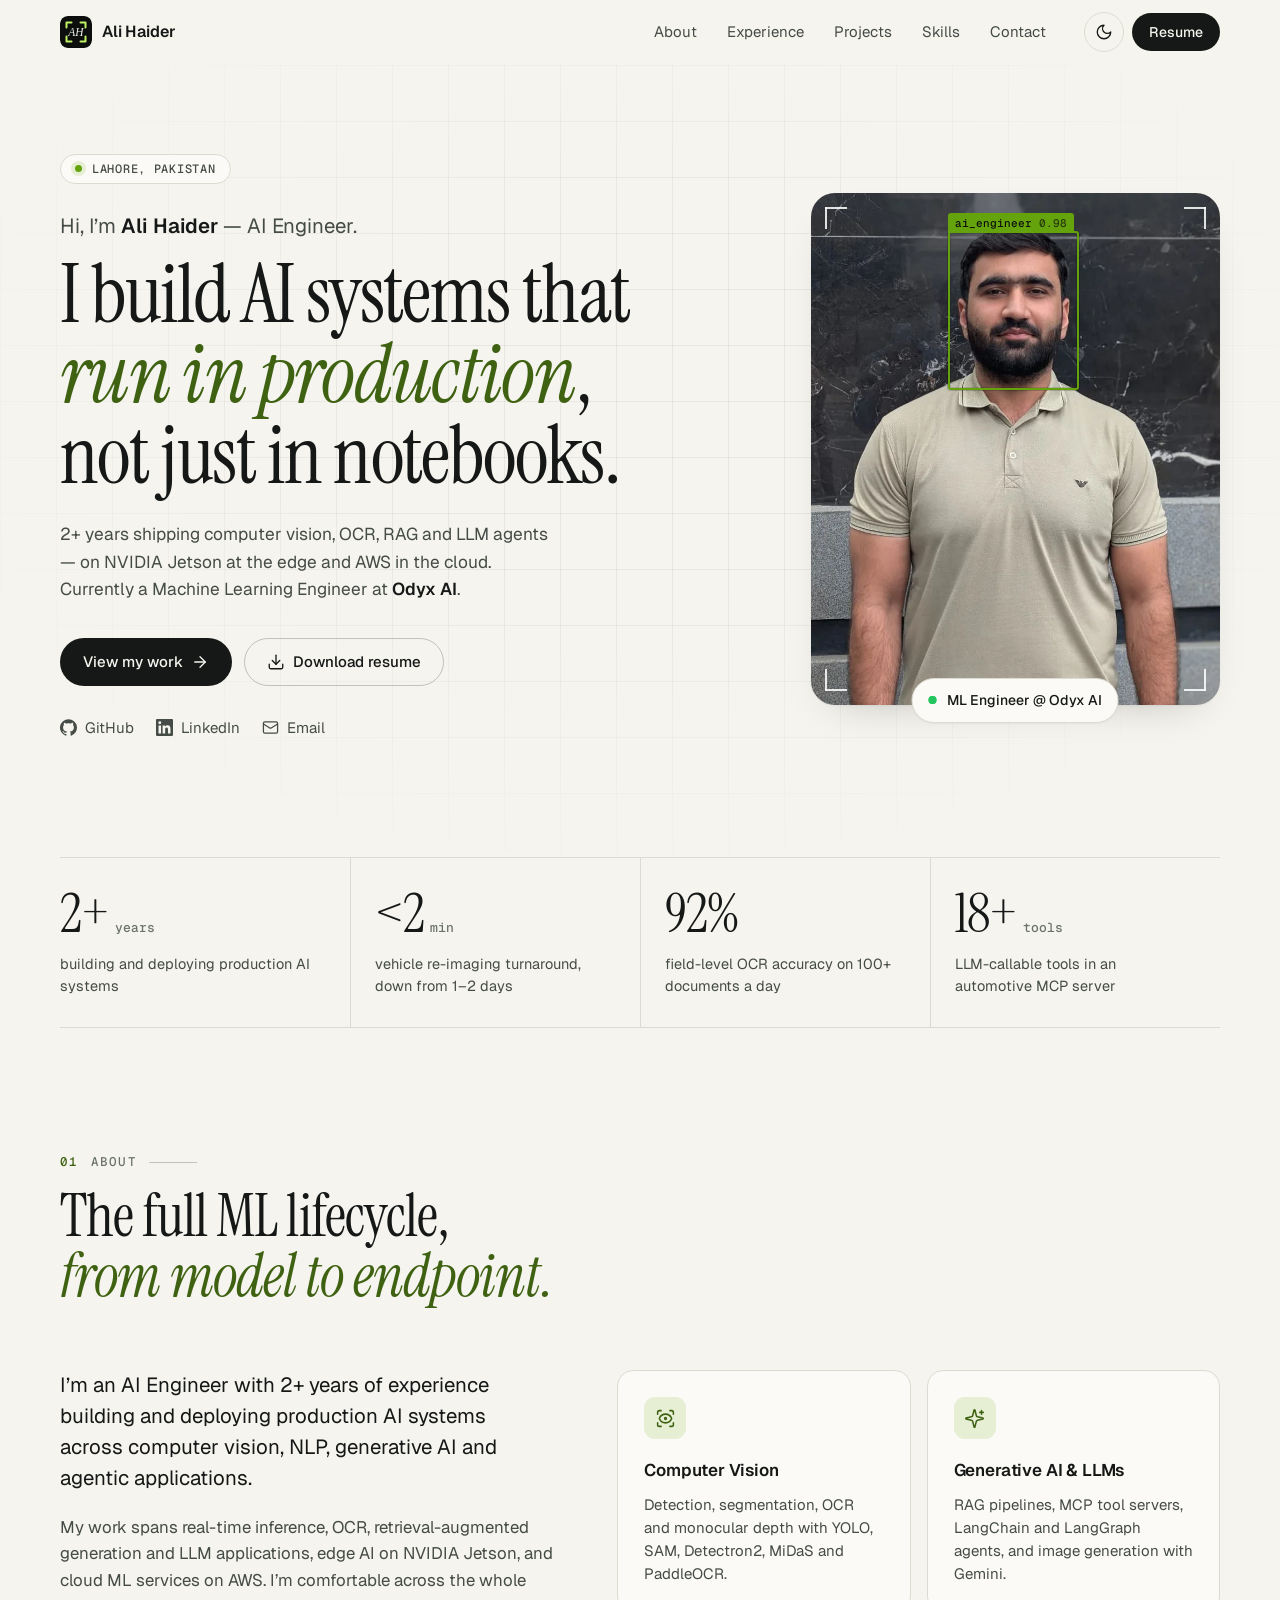
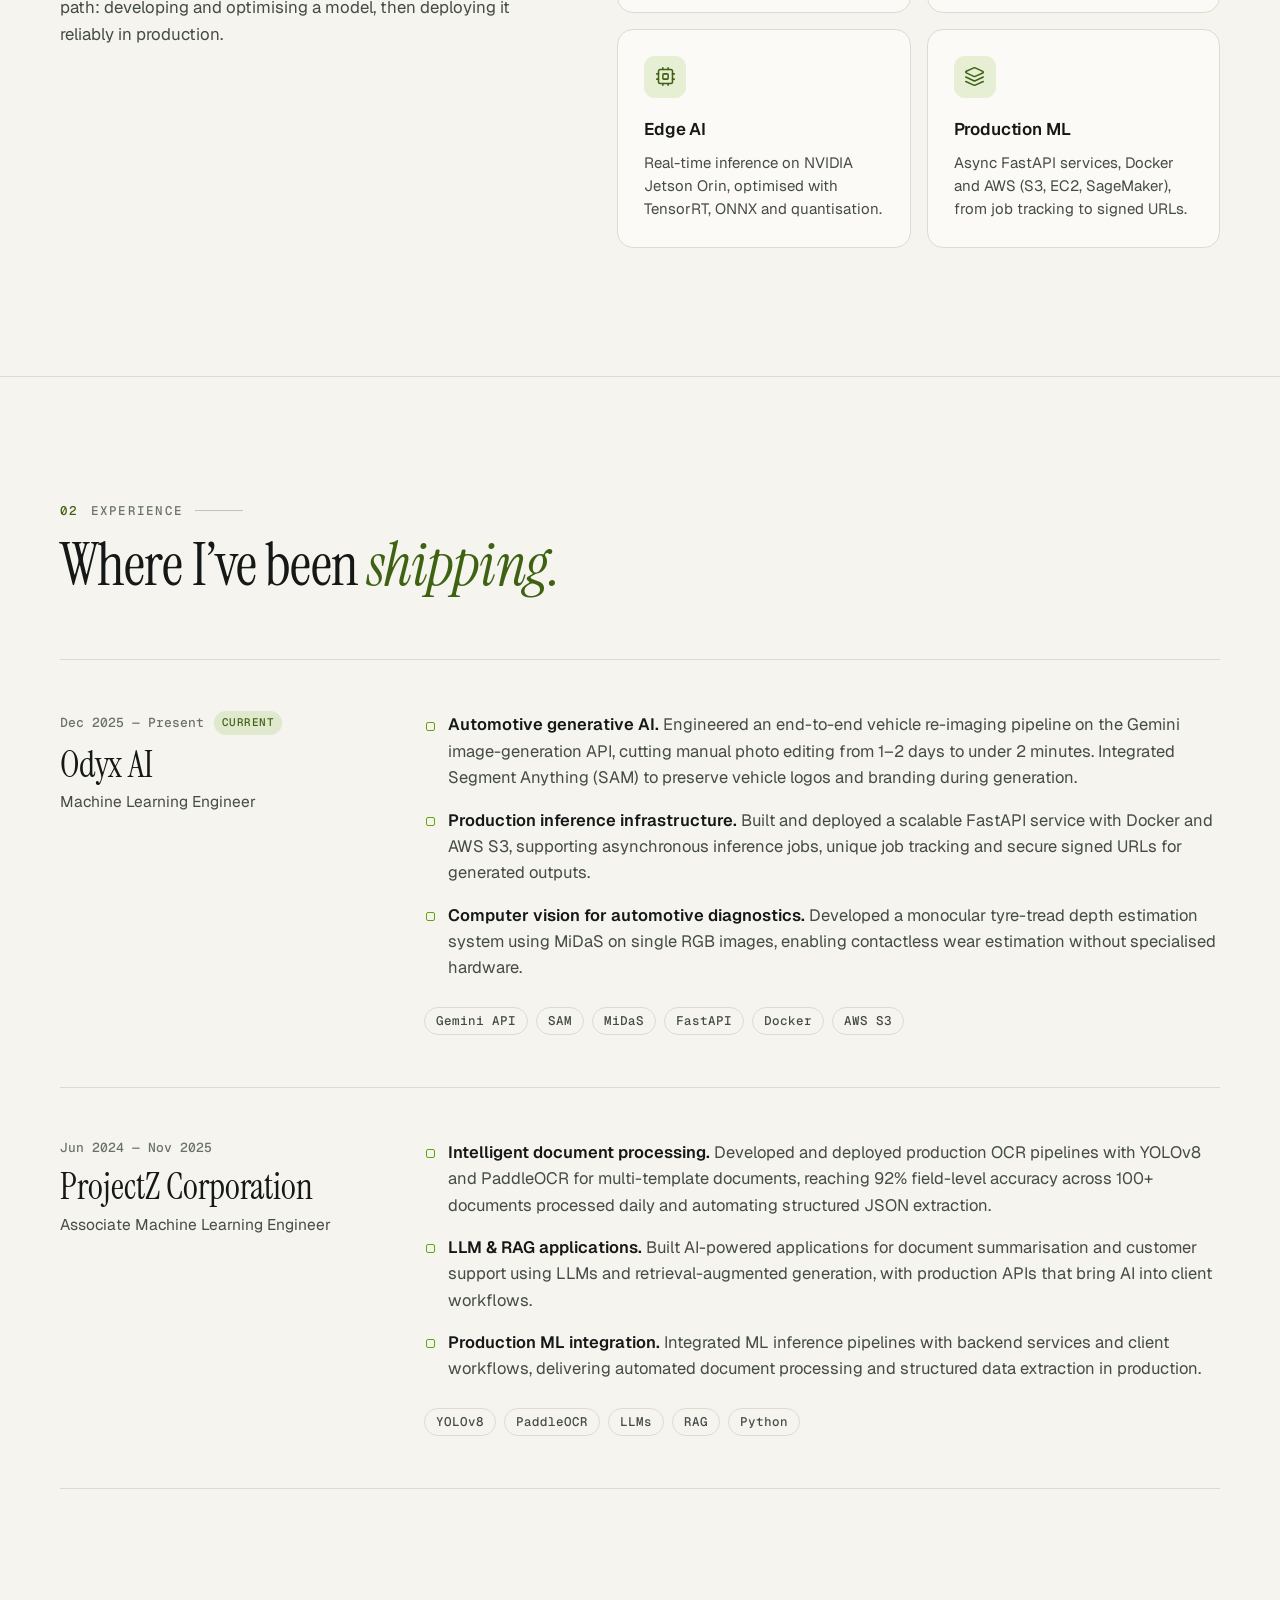
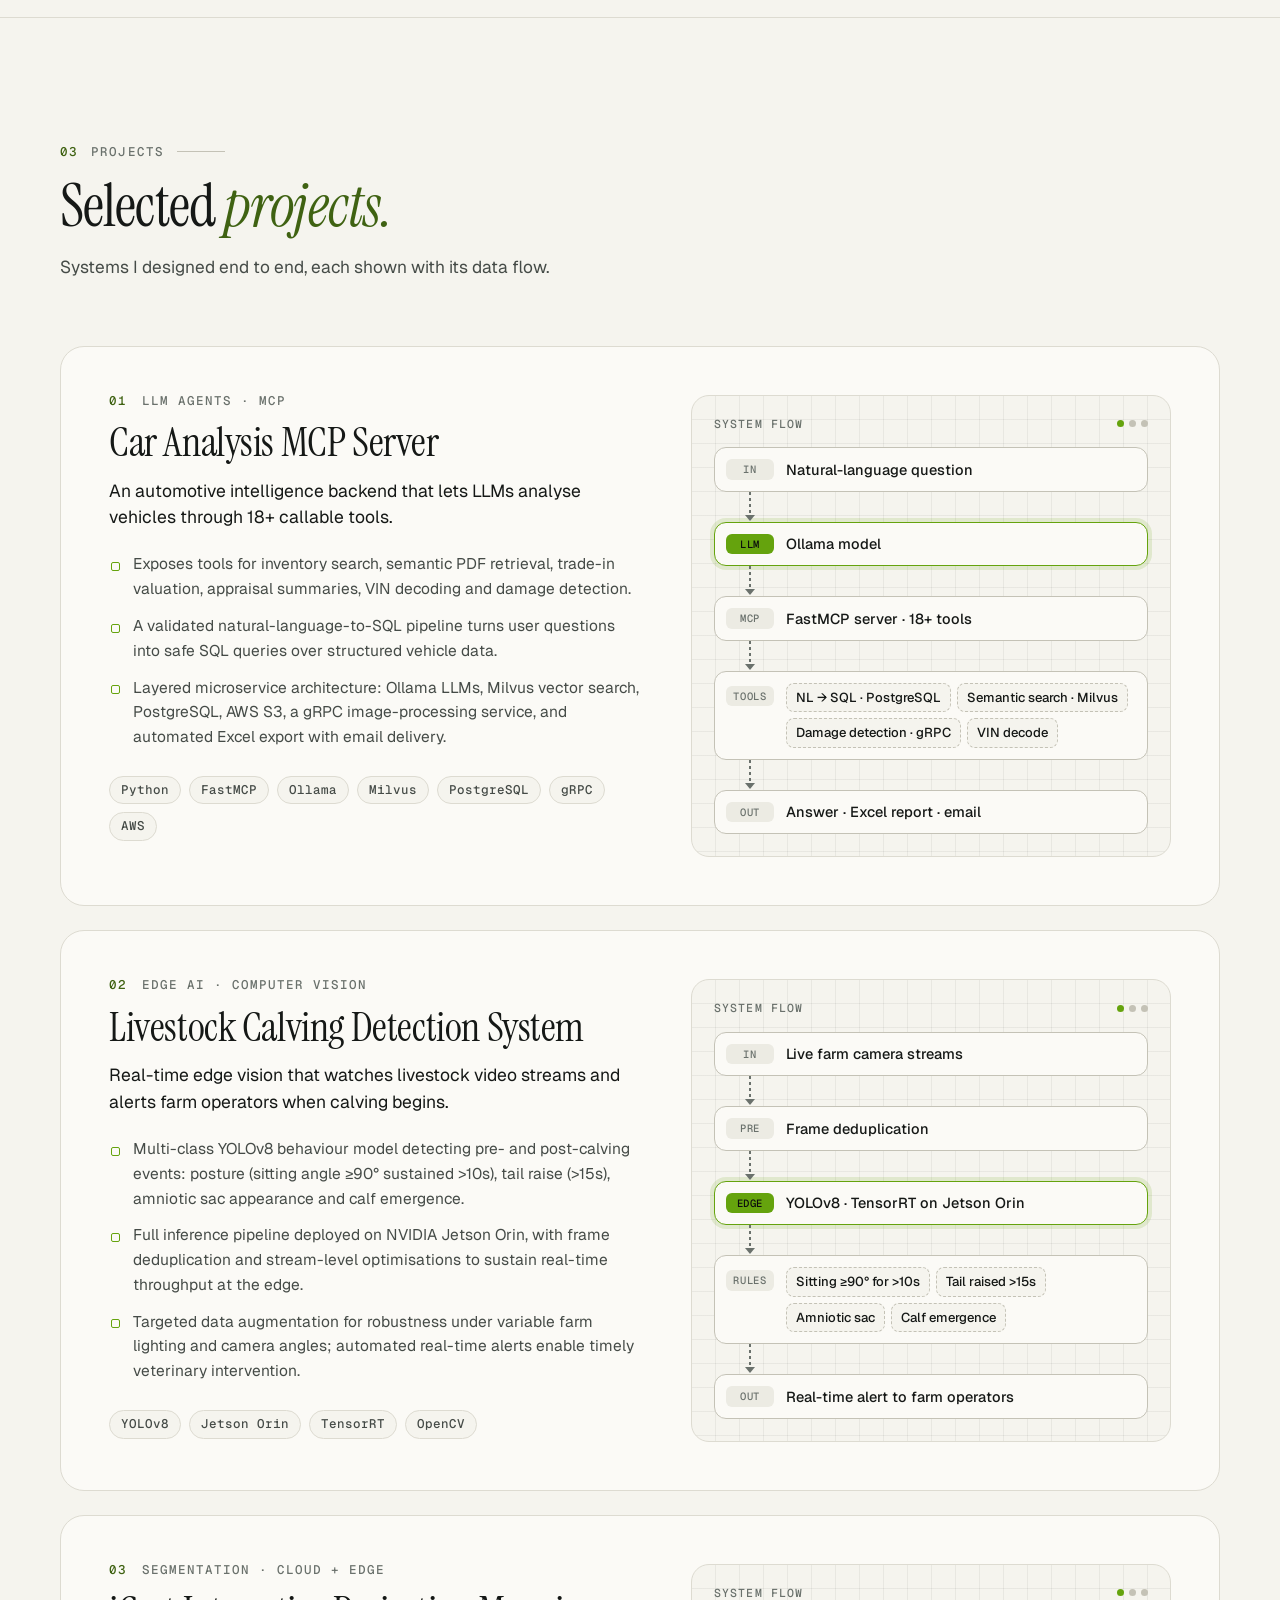
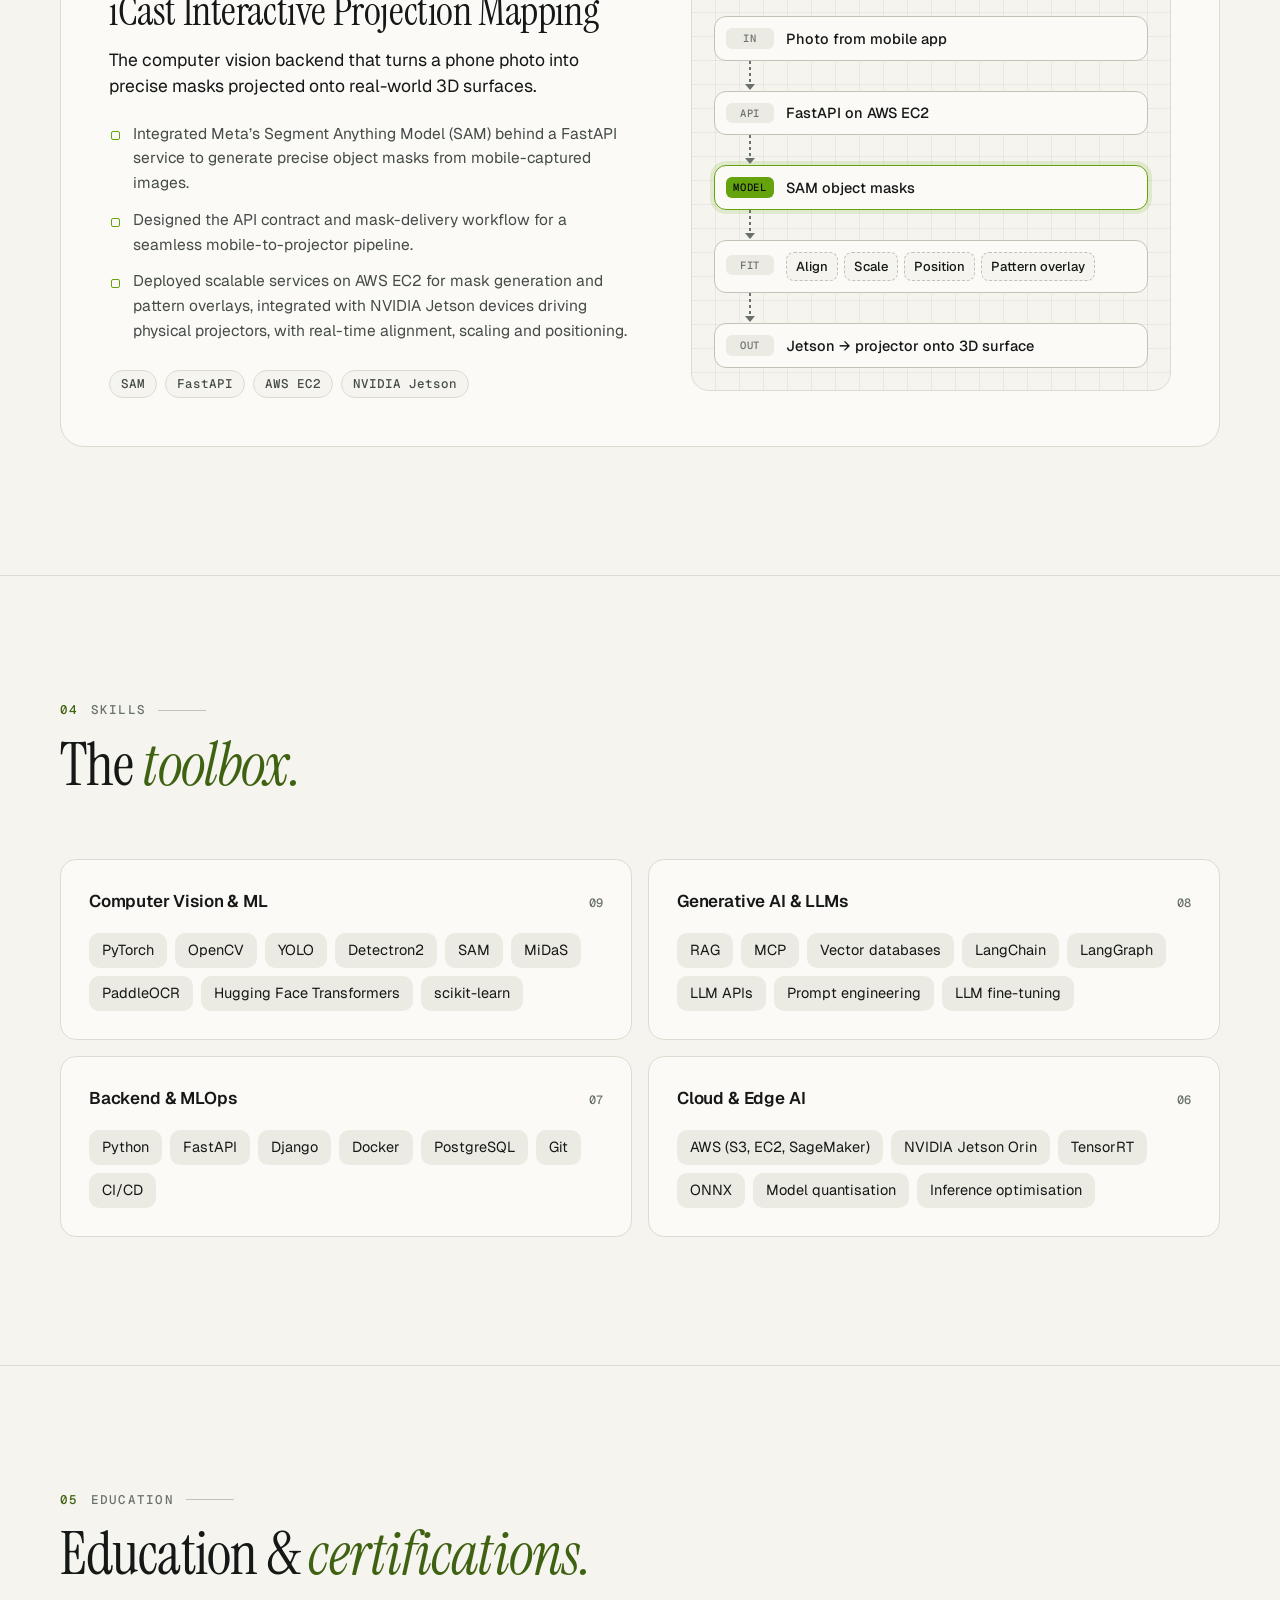
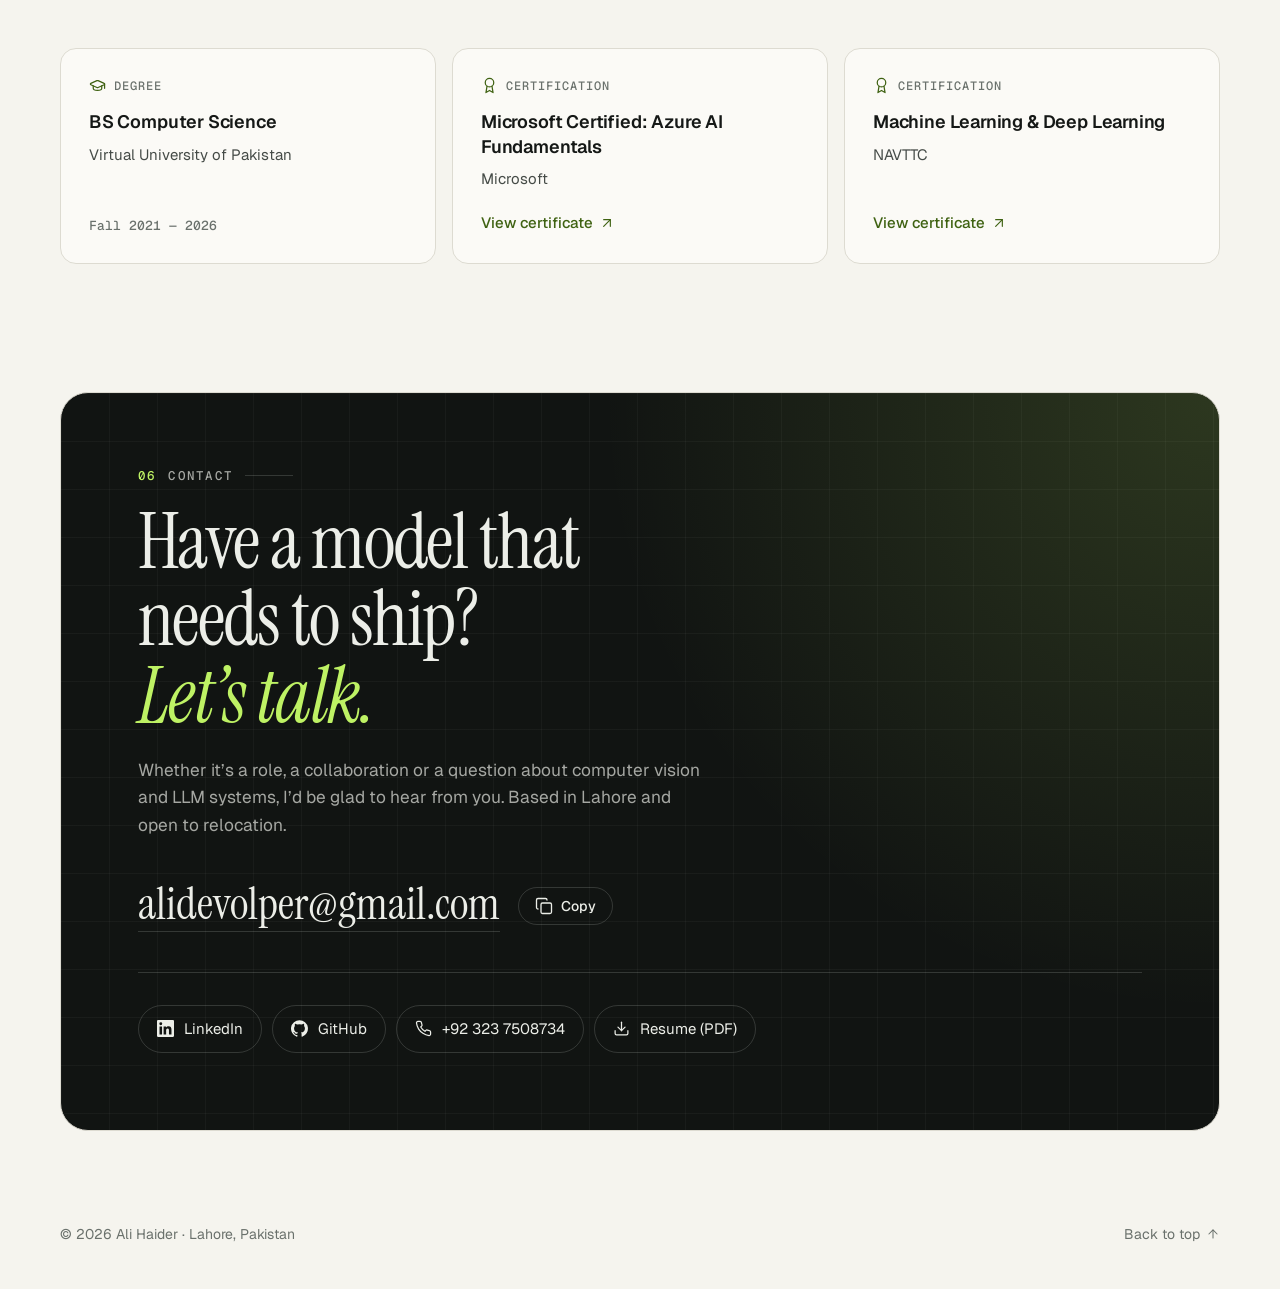
==== index.html @ c68b956b "Add portfolio site" ====
<!doctype html>
<html lang="en">
<head>
  <meta charset="utf-8">
  <meta name="viewport" content="width=device-width, initial-scale=1">
  <title>Ali Haider — AI Engineer</title>
  <meta name="description" content="Ali Haider is an AI Engineer in Lahore, Pakistan, building production computer vision, OCR, RAG and LLM systems, from NVIDIA Jetson edge devices to AWS.">
  <meta name="author" content="Ali Haider">
  <meta name="theme-color" content="#f5f4ee" media="(prefers-color-scheme: light)">
  <meta name="theme-color" content="#0c0e0d" media="(prefers-color-scheme: dark)">

  <!-- Social previews (og:image must be a full URL for LinkedIn/WhatsApp to show it) -->
  <link rel="canonical" href="https://alihaider21.github.io/">
  <meta property="og:type" content="website">
  <meta property="og:url" content="https://alihaider21.github.io/">
  <meta property="og:title" content="Ali Haider — AI Engineer">
  <meta property="og:description" content="Production computer vision, generative AI and agentic systems, from edge devices to the cloud.">
  <meta property="og:image" content="https://alihaider21.github.io/assets/img/og-image.jpg">
  <meta name="twitter:card" content="summary_large_image">

  <link rel="icon" href="favicon.svg" type="image/svg+xml">
  <link rel="apple-touch-icon" href="assets/img/apple-touch-icon.png">

  <link rel="preconnect" href="https://fonts.googleapis.com">
  <link rel="preconnect" href="https://fonts.gstatic.com" crossorigin>
  <link href="https://fonts.googleapis.com/css2?family=Geist:wght@400;500;600&family=Geist+Mono:wght@400;500&family=Instrument+Serif:ital@0;1&display=swap" rel="stylesheet">
  <link rel="preload" as="image" href="assets/img/ali-haider.webp" type="image/webp">
  <link rel="stylesheet" href="css/style.css">

  <script>
    // Apply the saved theme before first paint to avoid a flash.
    (function () {
      var root = document.documentElement;
      root.classList.add('js');
      try { var t = localStorage.getItem('theme'); if (t === 'light' || t === 'dark') root.dataset.theme = t; } catch (e) {}
    })();
  </script>

  <script type="application/ld+json">
  {
    "@context": "https://schema.org",
    "@type": "Person",
    "name": "Ali Haider",
    "jobTitle": "AI Engineer",
    "email": "mailto:alidevolper@gmail.com",
    "address": { "@type": "PostalAddress", "addressLocality": "Lahore", "addressCountry": "PK" },
    "worksFor": { "@type": "Organization", "name": "Odyx AI" },
    "alumniOf": { "@type": "CollegeOrUniversity", "name": "Virtual University of Pakistan" },
    "sameAs": ["https://github.com/alihaider21", "https://www.linkedin.com/in/ali-haider-ai/"],
    "knowsAbout": ["Computer Vision", "Generative AI", "Large Language Models", "Retrieval-Augmented Generation", "Edge AI", "MLOps"]
  }
  </script>
</head>
<body>
  <!-- Icon sprite -->
  <svg class="sprite" aria-hidden="true" focusable="false">
    <symbol id="i-github" viewBox="0 0 24 24"><path fill="currentColor" stroke="none" d="M12 .3a12 12 0 0 0-3.8 23.38c.6.12.83-.26.83-.57L9 21.07c-3.34.72-4.04-1.61-4.04-1.61-.55-1.39-1.34-1.76-1.34-1.76-1.08-.74.09-.73.09-.73 1.2.09 1.84 1.24 1.84 1.24 1.07 1.83 2.81 1.3 3.5 1 .1-.78.42-1.31.76-1.61-2.67-.3-5.47-1.33-5.47-5.93 0-1.31.47-2.38 1.24-3.22-.14-.3-.54-1.52.1-3.18 0 0 1-.32 3.3 1.23a11.5 11.5 0 0 1 6 0c2.28-1.55 3.29-1.23 3.29-1.23.64 1.66.24 2.88.12 3.18a4.65 4.65 0 0 1 1.23 3.22c0 4.61-2.8 5.63-5.48 5.92.42.36.81 1.1.81 2.22l-.01 3.29c0 .31.2.69.82.57A12 12 0 0 0 12 .3"/></symbol>
    <symbol id="i-linkedin" viewBox="0 0 24 24"><path fill="currentColor" stroke="none" d="M20.45 20.45h-3.56v-5.57c0-1.33-.02-3.04-1.85-3.04-1.85 0-2.13 1.45-2.13 2.94v5.67H9.35V9h3.41v1.56h.05c.48-.9 1.64-1.85 3.37-1.85 3.6 0 4.27 2.37 4.27 5.46v6.28zM5.34 7.43a2.06 2.06 0 1 1 0-4.13 2.06 2.06 0 0 1 0 4.13zm1.78 13.02H3.56V9h3.56v11.45zM22.23 0H1.77C.79 0 0 .77 0 1.73v20.54C0 23.23.79 24 1.77 24h20.45c.98 0 1.78-.77 1.78-1.73V1.73C24 .77 23.2 0 22.22 0z"/></symbol>
    <symbol id="i-mail" viewBox="0 0 24 24"><rect x="2" y="4" width="20" height="16" rx="2"/><path d="m22 7-8.97 5.7a1.94 1.94 0 0 1-2.06 0L2 7"/></symbol>
    <symbol id="i-phone" viewBox="0 0 24 24"><path d="M22 16.92v3a2 2 0 0 1-2.18 2 19.8 19.8 0 0 1-8.63-3.07 19.5 19.5 0 0 1-6-6A19.8 19.8 0 0 1 2.12 4.18 2 2 0 0 1 4.11 2h3a2 2 0 0 1 2 1.72c.13.96.36 1.9.7 2.81a2 2 0 0 1-.45 2.11L8.09 9.91a16 16 0 0 0 6 6l1.27-1.27a2 2 0 0 1 2.11-.45c.91.34 1.85.57 2.81.7A2 2 0 0 1 22 16.92z"/></symbol>
    <symbol id="i-pin" viewBox="0 0 24 24"><path d="M20 10c0 6-8 12-8 12s-8-6-8-12a8 8 0 0 1 16 0Z"/><circle cx="12" cy="10" r="3"/></symbol>
    <symbol id="i-download" viewBox="0 0 24 24"><path d="M21 15v4a2 2 0 0 1-2 2H5a2 2 0 0 1-2-2v-4"/><path d="m7 10 5 5 5-5"/><path d="M12 15V3"/></symbol>
    <symbol id="i-arrow-right" viewBox="0 0 24 24"><path d="M5 12h14"/><path d="m12 5 7 7-7 7"/></symbol>
    <symbol id="i-arrow-up-right" viewBox="0 0 24 24"><path d="M7 7h10v10"/><path d="M7 17 17 7"/></symbol>
    <symbol id="i-arrow-up" viewBox="0 0 24 24"><path d="m5 12 7-7 7 7"/><path d="M12 19V5"/></symbol>
    <symbol id="i-sun" viewBox="0 0 24 24"><circle cx="12" cy="12" r="4"/><path d="M12 2v2M12 20v2M4.93 4.93l1.41 1.41M17.66 17.66l1.41 1.41M2 12h2M20 12h2M6.34 17.66l-1.41 1.41M19.07 4.93l-1.41 1.41"/></symbol>
    <symbol id="i-moon" viewBox="0 0 24 24"><path d="M12 3a6 6 0 0 0 9 9 9 9 0 1 1-9-9Z"/></symbol>
    <symbol id="i-menu" viewBox="0 0 24 24"><path d="M4 7h16M4 12h16M4 17h16"/></symbol>
    <symbol id="i-x" viewBox="0 0 24 24"><path d="M18 6 6 18M6 6l12 12"/></symbol>
    <symbol id="i-copy" viewBox="0 0 24 24"><rect x="8" y="8" width="14" height="14" rx="2"/><path d="M4 16a2 2 0 0 1-2-2V4a2 2 0 0 1 2-2h10a2 2 0 0 1 2 2"/></symbol>
    <symbol id="i-check" viewBox="0 0 24 24"><path d="M20 6 9 17l-5-5"/></symbol>
    <symbol id="i-scan" viewBox="0 0 24 24"><path d="M3 7V5a2 2 0 0 1 2-2h2M17 3h2a2 2 0 0 1 2 2v2M21 17v2a2 2 0 0 1-2 2h-2M7 21H5a2 2 0 0 1-2-2v-2"/><circle cx="12" cy="12" r="1"/><path d="M18.94 12.33a1 1 0 0 0 0-.66 7.5 7.5 0 0 0-13.88 0 1 1 0 0 0 0 .66 7.5 7.5 0 0 0 13.88 0"/></symbol>
    <symbol id="i-sparkles" viewBox="0 0 24 24"><path d="M9.94 15.5A2 2 0 0 0 8.5 14.06l-6.13-1.58a.5.5 0 0 1 0-.96L8.5 9.94A2 2 0 0 0 9.94 8.5l1.58-6.14a.5.5 0 0 1 .96 0l1.58 6.14a2 2 0 0 0 1.44 1.44l6.13 1.58a.5.5 0 0 1 0 .96l-6.13 1.58a2 2 0 0 0-1.44 1.44l-1.58 6.13a.5.5 0 0 1-.96 0z"/><path d="M20 3v4M22 5h-4"/></symbol>
    <symbol id="i-cpu" viewBox="0 0 24 24"><rect x="4" y="4" width="16" height="16" rx="2"/><rect x="9" y="9" width="6" height="6" rx="1"/><path d="M15 2v2M15 20v2M2 15h2M2 9h2M20 15h2M20 9h2M9 2v2M9 20v2"/></symbol>
    <symbol id="i-layers" viewBox="0 0 24 24"><path d="M12.83 2.18a2 2 0 0 0-1.66 0L2.6 6.08a1 1 0 0 0 0 1.83l8.58 3.91a2 2 0 0 0 1.66 0l8.58-3.9a1 1 0 0 0 0-1.83Z"/><path d="m22 17.65-9.17 4.16a2 2 0 0 1-1.66 0L2 17.65"/><path d="m22 12.65-9.17 4.16a2 2 0 0 1-1.66 0L2 12.65"/></symbol>
    <symbol id="i-cap" viewBox="0 0 24 24"><path d="M21.42 10.92a1 1 0 0 0-.02-1.84L12.83 5.18a2 2 0 0 0-1.66 0L2.6 9.08a1 1 0 0 0 0 1.83l8.57 3.91a2 2 0 0 0 1.66 0z"/><path d="M22 10v6"/><path d="M6 12.5V16a6 3 0 0 0 12 0v-3.5"/></symbol>
    <symbol id="i-award" viewBox="0 0 24 24"><circle cx="12" cy="8" r="6"/><path d="M15.48 12.89 17 22l-5-3-5 3 1.52-9.11"/></symbol>
  </svg>

  <a class="skip-link" href="#main">Skip to content</a>
  <div class="progress" aria-hidden="true"></div>

  <header class="site-header">
    <nav class="nav container" aria-label="Primary">
      <a class="brand" href="#top" aria-label="Ali Haider — back to top">
        <img class="brand-mark" src="favicon.svg" width="32" height="32" alt="">
        <span class="brand-name">Ali Haider</span>
      </a>

      <ul class="nav-links" id="nav-links">
        <li><a href="#about">About</a></li>
        <li><a href="#experience">Experience</a></li>
        <li><a href="#projects">Projects</a></li>
        <li><a href="#skills">Skills</a></li>
        <li><a href="#contact">Contact</a></li>
      </ul>

      <div class="nav-actions">
        <button class="icon-btn theme-toggle" type="button" aria-label="Toggle colour theme">
          <svg class="icon i-sun"><use href="#i-sun"/></svg>
          <svg class="icon i-moon"><use href="#i-moon"/></svg>
        </button>
        <a class="btn btn-sm btn-primary nav-resume" href="https://drive.google.com/file/d/10DHb1CscIpyzsxv9k8oUMbcNLwpF-wdC/view?usp=sharing" target="_blank" rel="noopener">Resume</a>
        <button class="icon-btn menu-toggle" type="button" aria-expanded="false" aria-controls="nav-links" aria-label="Open menu">
          <svg class="icon i-menu"><use href="#i-menu"/></svg>
          <svg class="icon i-x"><use href="#i-x"/></svg>
        </button>
      </div>
    </nav>
  </header>

  <main id="main">
    <!-- ============ HERO ============ -->
    <section class="hero" id="top">
      <div class="container hero-grid">
        <div class="hero-copy">
          <p class="eyebrow"><span class="dot" aria-hidden="true"></span>Lahore, Pakistan</p>
          <h1 class="hero-title">
            <span class="hero-hello">Hi, I’m <strong>Ali Haider</strong> — AI Engineer.</span>
            <span class="hero-statement">I build AI systems that <em>run in production</em>, not just in notebooks.</span>
          </h1>
          <p class="hero-lede">
            2+ years shipping computer vision, OCR, RAG and LLM agents — on NVIDIA Jetson at the edge and AWS in the cloud.
            Currently a Machine Learning Engineer at <strong>Odyx&nbsp;AI</strong>.
          </p>
          <div class="hero-cta">
            <a class="btn btn-primary" href="#projects">View my work <svg class="icon"><use href="#i-arrow-right"/></svg></a>
            <a class="btn btn-ghost" href="https://drive.google.com/file/d/10DHb1CscIpyzsxv9k8oUMbcNLwpF-wdC/view?usp=sharing" target="_blank" rel="noopener"><svg class="icon"><use href="#i-download"/></svg> Download resume</a>
          </div>
          <ul class="hero-social" aria-label="Profiles">
            <li><a href="https://github.com/alihaider21" target="_blank" rel="noopener"><svg class="icon"><use href="#i-github"/></svg> GitHub</a></li>
            <li><a href="https://www.linkedin.com/in/ali-haider-ai/" target="_blank" rel="noopener"><svg class="icon"><use href="#i-linkedin"/></svg> LinkedIn</a></li>
            <li><a href="mailto:alidevolper@gmail.com"><svg class="icon"><use href="#i-mail"/></svg> Email</a></li>
          </ul>
        </div>

        <figure class="hero-photo">
          <div class="photo-frame">
            <picture>
              <source srcset="assets/img/ali-haider.webp" type="image/webp">
              <img src="assets/img/ali-haider.jpg" width="760" height="950" alt="Portrait of Ali Haider" fetchpriority="high">
            </picture>
            <div class="viewfinder" aria-hidden="true"></div>
            <div class="bbox" aria-hidden="true"><span class="bbox-label">ai_engineer <b>0.98</b></span></div>
          </div>
          <figcaption class="status"><span class="pulse" aria-hidden="true"></span>ML Engineer @ Odyx AI</figcaption>
        </figure>
      </div>

      <div class="container">
        <ul class="stats" aria-label="Highlights">
          <li class="stat reveal">
            <p class="stat-value">2+<small>years</small></p>
            <p class="stat-label">building and deploying production AI systems</p>
          </li>
          <li class="stat reveal">
            <p class="stat-value">&lt;2<small>min</small></p>
            <p class="stat-label">vehicle re-imaging turnaround, down from 1–2 days</p>
          </li>
          <li class="stat reveal">
            <p class="stat-value">92%</p>
            <p class="stat-label">field-level OCR accuracy on 100+ documents a day</p>
          </li>
          <li class="stat reveal">
            <p class="stat-value">18+<small>tools</small></p>
            <p class="stat-label">LLM-callable tools in an automotive MCP server</p>
          </li>
        </ul>
      </div>
    </section>

    <!-- ============ ABOUT ============ -->
    <section class="section" id="about">
      <div class="container">
        <header class="section-head reveal">
          <p class="section-kicker"><span>01</span>About</p>
          <h2 class="section-title">The full ML lifecycle, <em>from model to endpoint.</em></h2>
        </header>

        <div class="about-grid">
          <div class="about-text reveal">
            <p>I’m an AI Engineer with 2+ years of experience building and deploying production AI systems across computer vision, NLP, generative AI and agentic applications.</p>
            <p>My work spans real-time inference, OCR, retrieval-augmented generation and LLM applications, edge AI on NVIDIA Jetson, and cloud ML services on AWS. I’m comfortable across the whole path: developing and optimising a model, then deploying it reliably in production.</p>
          </div>

          <ul class="focus-grid">
            <li class="focus-card reveal">
              <span class="focus-icon"><svg class="icon"><use href="#i-scan"/></svg></span>
              <h3>Computer Vision</h3>
              <p>Detection, segmentation, OCR and monocular depth with YOLO, SAM, Detectron2, MiDaS and PaddleOCR.</p>
            </li>
            <li class="focus-card reveal">
              <span class="focus-icon"><svg class="icon"><use href="#i-sparkles"/></svg></span>
              <h3>Generative AI &amp; LLMs</h3>
              <p>RAG pipelines, MCP tool servers, LangChain and LangGraph agents, and image generation with Gemini.</p>
            </li>
            <li class="focus-card reveal">
              <span class="focus-icon"><svg class="icon"><use href="#i-cpu"/></svg></span>
              <h3>Edge AI</h3>
              <p>Real-time inference on NVIDIA Jetson Orin, optimised with TensorRT, ONNX and quantisation.</p>
            </li>
            <li class="focus-card reveal">
              <span class="focus-icon"><svg class="icon"><use href="#i-layers"/></svg></span>
              <h3>Production ML</h3>
              <p>Async FastAPI services, Docker and AWS (S3, EC2, SageMaker), from job tracking to signed URLs.</p>
            </li>
          </ul>
        </div>
      </div>
    </section>

    <!-- ============ EXPERIENCE ============ -->
    <section class="section" id="experience">
      <div class="container">
        <header class="section-head reveal">
          <p class="section-kicker"><span>02</span>Experience</p>
          <h2 class="section-title">Where I’ve been <em>shipping.</em></h2>
        </header>

        <ol class="timeline">
          <li class="role reveal">
            <div class="role-meta">
              <p class="role-dates">Dec 2025 — Present <span class="badge">Current</span></p>
              <h3 class="role-company">Odyx AI</h3>
              <p class="role-title">Machine Learning Engineer</p>
            </div>
            <div class="role-body">
              <ul class="points">
                <li><strong>Automotive generative AI.</strong> Engineered an end-to-end vehicle re-imaging pipeline on the Gemini image-generation API, cutting manual photo editing from 1–2 days to under 2 minutes. Integrated Segment Anything (SAM) to preserve vehicle logos and branding during generation.</li>
                <li><strong>Production inference infrastructure.</strong> Built and deployed a scalable FastAPI service with Docker and AWS S3, supporting asynchronous inference jobs, unique job tracking and secure signed URLs for generated outputs.</li>
                <li><strong>Computer vision for automotive diagnostics.</strong> Developed a monocular tyre-tread depth estimation system using MiDaS on single RGB images, enabling contactless wear estimation without specialised hardware.</li>
              </ul>
              <ul class="tags" aria-label="Technologies">
                <li>Gemini API</li><li>SAM</li><li>MiDaS</li><li>FastAPI</li><li>Docker</li><li>AWS S3</li>
              </ul>
            </div>
          </li>

          <li class="role reveal">
            <div class="role-meta">
              <p class="role-dates">Jun 2024 — Nov 2025</p>
              <h3 class="role-company">ProjectZ Corporation</h3>
              <p class="role-title">Associate Machine Learning Engineer</p>
            </div>
            <div class="role-body">
              <ul class="points">
                <li><strong>Intelligent document processing.</strong> Developed and deployed production OCR pipelines with YOLOv8 and PaddleOCR for multi-template documents, reaching 92% field-level accuracy across 100+ documents processed daily and automating structured JSON extraction.</li>
                <li><strong>LLM &amp; RAG applications.</strong> Built AI-powered applications for document summarisation and customer support using LLMs and retrieval-augmented generation, with production APIs that bring AI into client workflows.</li>
                <li><strong>Production ML integration.</strong> Integrated ML inference pipelines with backend services and client workflows, delivering automated document processing and structured data extraction in production.</li>
              </ul>
              <ul class="tags" aria-label="Technologies">
                <li>YOLOv8</li><li>PaddleOCR</li><li>LLMs</li><li>RAG</li><li>Python</li>
              </ul>
            </div>
          </li>
        </ol>
      </div>
    </section>

    <!-- ============ PROJECTS ============ -->
    <section class="section" id="projects">
      <div class="container">
        <header class="section-head reveal">
          <p class="section-kicker"><span>03</span>Projects</p>
          <h2 class="section-title">Selected <em>projects.</em></h2>
          <p class="section-sub">Systems I designed end to end, each shown with its data flow.</p>
        </header>

        <div class="projects">
          <!-- Project 1 -->
          <article class="project reveal">
            <div class="project-info">
              <p class="project-num"><span>01</span> LLM agents · MCP</p>
              <h3 class="project-title">Car Analysis MCP Server</h3>
              <p class="project-summary">An automotive intelligence backend that lets LLMs analyse vehicles through 18+ callable tools.</p>
              <ul class="points">
                <li>Exposes tools for inventory search, semantic PDF retrieval, trade-in valuation, appraisal summaries, VIN decoding and damage detection.</li>
                <li>A validated natural-language-to-SQL pipeline turns user questions into safe SQL queries over structured vehicle data.</li>
                <li>Layered microservice architecture: Ollama LLMs, Milvus vector search, PostgreSQL, AWS S3, a gRPC image-processing service, and automated Excel export with email delivery.</li>
              </ul>
              <ul class="tags" aria-label="Technologies">
                <li>Python</li><li>FastMCP</li><li>Ollama</li><li>Milvus</li><li>PostgreSQL</li><li>gRPC</li><li>AWS</li>
              </ul>
            </div>
            <div class="pipeline-panel">
              <p class="pipeline-caption"><span>system flow</span><span class="dots" aria-hidden="true"><i></i><i></i><i></i></span></p>
              <ol class="pipeline" aria-label="Car Analysis MCP Server data flow">
                <li class="node"><span class="node-k">in</span>Natural-language question</li>
                <li class="node node-accent"><span class="node-k">llm</span>Ollama model</li>
                <li class="node"><span class="node-k">mcp</span>FastMCP server · 18+ tools</li>
                <li class="node node-fan"><span class="node-k">tools</span>
                  <span class="fan"><span>NL → SQL · PostgreSQL</span><span>Semantic search · Milvus</span><span>Damage detection · gRPC</span><span>VIN decode</span></span>
                </li>
                <li class="node"><span class="node-k">out</span>Answer · Excel report · email</li>
              </ol>
            </div>
          </article>

          <!-- Project 2 -->
          <article class="project reveal">
            <div class="project-info">
              <p class="project-num"><span>02</span> Edge AI · Computer vision</p>
              <h3 class="project-title">Livestock Calving Detection System</h3>
              <p class="project-summary">Real-time edge vision that watches livestock video streams and alerts farm operators when calving begins.</p>
              <ul class="points">
                <li>Multi-class YOLOv8 behaviour model detecting pre- and post-calving events: posture (sitting angle ≥90° sustained &gt;10s), tail raise (&gt;15s), amniotic sac appearance and calf emergence.</li>
                <li>Full inference pipeline deployed on NVIDIA Jetson Orin, with frame deduplication and stream-level optimisations to sustain real-time throughput at the edge.</li>
                <li>Targeted data augmentation for robustness under variable farm lighting and camera angles; automated real-time alerts enable timely veterinary intervention.</li>
              </ul>
              <ul class="tags" aria-label="Technologies">
                <li>YOLOv8</li><li>Jetson Orin</li><li>TensorRT</li><li>OpenCV</li>
              </ul>
            </div>
            <div class="pipeline-panel">
              <p class="pipeline-caption"><span>system flow</span><span class="dots" aria-hidden="true"><i></i><i></i><i></i></span></p>
              <ol class="pipeline" aria-label="Livestock Calving Detection data flow">
                <li class="node"><span class="node-k">in</span>Live farm camera streams</li>
                <li class="node"><span class="node-k">pre</span>Frame deduplication</li>
                <li class="node node-accent"><span class="node-k">edge</span>YOLOv8 · TensorRT on Jetson Orin</li>
                <li class="node node-fan"><span class="node-k">rules</span>
                  <span class="fan"><span>Sitting ≥90° for &gt;10s</span><span>Tail raised &gt;15s</span><span>Amniotic sac</span><span>Calf emergence</span></span>
                </li>
                <li class="node"><span class="node-k">out</span>Real-time alert to farm operators</li>
              </ol>
            </div>
          </article>

          <!-- Project 3 -->
          <article class="project reveal">
            <div class="project-info">
              <p class="project-num"><span>03</span> Segmentation · Cloud + edge</p>
              <h3 class="project-title">iCast Interactive Projection Mapping</h3>
              <p class="project-summary">The computer vision backend that turns a phone photo into precise masks projected onto real-world 3D surfaces.</p>
              <ul class="points">
                <li>Integrated Meta’s Segment Anything Model (SAM) behind a FastAPI service to generate precise object masks from mobile-captured images.</li>
                <li>Designed the API contract and mask-delivery workflow for a seamless mobile-to-projector pipeline.</li>
                <li>Deployed scalable services on AWS EC2 for mask generation and pattern overlays, integrated with NVIDIA Jetson devices driving physical projectors, with real-time alignment, scaling and positioning.</li>
              </ul>
              <ul class="tags" aria-label="Technologies">
                <li>SAM</li><li>FastAPI</li><li>AWS EC2</li><li>NVIDIA Jetson</li>
              </ul>
            </div>
            <div class="pipeline-panel">
              <p class="pipeline-caption"><span>system flow</span><span class="dots" aria-hidden="true"><i></i><i></i><i></i></span></p>
              <ol class="pipeline" aria-label="iCast projection mapping data flow">
                <li class="node"><span class="node-k">in</span>Photo from mobile app</li>
                <li class="node"><span class="node-k">api</span>FastAPI on AWS EC2</li>
                <li class="node node-accent"><span class="node-k">model</span>SAM object masks</li>
                <li class="node node-fan"><span class="node-k">fit</span>
                  <span class="fan"><span>Align</span><span>Scale</span><span>Position</span><span>Pattern overlay</span></span>
                </li>
                <li class="node"><span class="node-k">out</span>Jetson → projector onto 3D surface</li>
              </ol>
            </div>
          </article>
        </div>
      </div>
    </section>

    <!-- ============ SKILLS ============ -->
    <section class="section" id="skills">
      <div class="container">
        <header class="section-head reveal">
          <p class="section-kicker"><span>04</span>Skills</p>
          <h2 class="section-title">The <em>toolbox.</em></h2>
        </header>

        <div class="skills-grid">
          <div class="skill-group reveal">
            <h3>Computer Vision &amp; ML <span>09</span></h3>
            <ul class="chips">
              <li>PyTorch</li><li>OpenCV</li><li>YOLO</li><li>Detectron2</li><li>SAM</li><li>MiDaS</li><li>PaddleOCR</li><li>Hugging Face Transformers</li><li>scikit-learn</li>
            </ul>
          </div>
          <div class="skill-group reveal">
            <h3>Generative AI &amp; LLMs <span>08</span></h3>
            <ul class="chips">
              <li>RAG</li><li>MCP</li><li>Vector databases</li><li>LangChain</li><li>LangGraph</li><li>LLM APIs</li><li>Prompt engineering</li><li>LLM fine-tuning</li>
            </ul>
          </div>
          <div class="skill-group reveal">
            <h3>Backend &amp; MLOps <span>07</span></h3>
            <ul class="chips">
              <li>Python</li><li>FastAPI</li><li>Django</li><li>Docker</li><li>PostgreSQL</li><li>Git</li><li>CI/CD</li>
            </ul>
          </div>
          <div class="skill-group reveal">
            <h3>Cloud &amp; Edge AI <span>06</span></h3>
            <ul class="chips">
              <li>AWS (S3, EC2, SageMaker)</li><li>NVIDIA Jetson Orin</li><li>TensorRT</li><li>ONNX</li><li>Model quantisation</li><li>Inference optimisation</li>
            </ul>
          </div>
        </div>
      </div>
    </section>

    <!-- ============ EDUCATION ============ -->
    <section class="section" id="education">
      <div class="container">
        <header class="section-head reveal">
          <p class="section-kicker"><span>05</span>Education</p>
          <h2 class="section-title">Education &amp; <em>certifications.</em></h2>
        </header>

        <div class="cred-grid">
          <article class="cred reveal">
            <p class="cred-type"><svg class="icon"><use href="#i-cap"/></svg> Degree</p>
            <h3>BS Computer Science</h3>
            <p>Virtual University of Pakistan</p>
            <p class="cred-date">Fall 2021 — 2026</p>
          </article>
          <article class="cred reveal">
            <p class="cred-type"><svg class="icon"><use href="#i-award"/></svg> Certification</p>
            <h3>Microsoft Certified: Azure AI Fundamentals</h3>
            <p>Microsoft</p>
            <a class="cred-link" href="https://drive.google.com/file/d/1oRyeNM0Uiy5yTXONDzXL1voBbHAKOyWp/view?usp=sharing" target="_blank" rel="noopener">View certificate <svg class="icon"><use href="#i-arrow-up-right"/></svg></a>
          </article>
          <article class="cred reveal">
            <p class="cred-type"><svg class="icon"><use href="#i-award"/></svg> Certification</p>
            <h3>Machine Learning &amp; Deep Learning</h3>
            <p>NAVTTC</p>
            <a class="cred-link" href="https://drive.google.com/file/d/1hh8k2XUO2yOLoJEOIIGF-Mi_9r4gMixx/view?usp=sharing" target="_blank" rel="noopener">View certificate <svg class="icon"><use href="#i-arrow-up-right"/></svg></a>
          </article>
        </div>
      </div>
    </section>

    <!-- ============ CONTACT ============ -->
    <section class="section section-contact" id="contact">
      <div class="container">
        <div class="contact-panel reveal">
          <p class="section-kicker"><span>06</span>Contact</p>
          <h2 class="contact-title">Have a model that needs to ship? <em>Let’s&nbsp;talk.</em></h2>
          <p class="contact-lede">Whether it’s a role, a collaboration or a question about computer vision and LLM systems, I’d be glad to hear from you. Based in Lahore and open to relocation.</p>

          <div class="email-row">
            <a class="email-link" href="mailto:alidevolper@gmail.com">alidevolper@gmail.com</a>
            <button class="btn btn-sm copy-btn" type="button" data-copy="alidevolper@gmail.com">
              <svg class="icon i-copy"><use href="#i-copy"/></svg>
              <svg class="icon i-check"><use href="#i-check"/></svg>
              <span aria-live="polite">Copy</span>
            </button>
          </div>

          <ul class="contact-links">
            <li><a href="https://www.linkedin.com/in/ali-haider-ai/" target="_blank" rel="noopener"><svg class="icon"><use href="#i-linkedin"/></svg> LinkedIn</a></li>
            <li><a href="https://github.com/alihaider21" target="_blank" rel="noopener"><svg class="icon"><use href="#i-github"/></svg> GitHub</a></li>
            <li><a href="tel:+923237508734"><svg class="icon"><use href="#i-phone"/></svg> +92 323 7508734</a></li>
            <li><a href="https://drive.google.com/file/d/10DHb1CscIpyzsxv9k8oUMbcNLwpF-wdC/view?usp=sharing" target="_blank" rel="noopener"><svg class="icon"><use href="#i-download"/></svg> Resume (PDF)</a></li>
          </ul>
        </div>
      </div>
    </section>
  </main>

  <footer class="site-footer">
    <div class="container footer-inner">
      <p>© <span id="year">2026</span> Ali Haider · Lahore, Pakistan</p>
      <a class="back-top" href="#top">Back to top <svg class="icon"><use href="#i-arrow-up"/></svg></a>
    </div>
  </footer>

  <script src="js/main.js" defer></script>
</body>
</html>
---- css/style.css ----
/* ==========================================================================
   Ali Haider — Portfolio
   ========================================================================== */

/* ---------- Design tokens ---------- */
:root {
  --bg: #f5f4ee;
  --bg-elev: #fbfaf6;
  --surface: #ecebe3;
  --text: #151816;
  --text-2: #454b47;
  --text-3: #6a716c;
  --line: #dddbd1;
  --line-strong: #c4c2b6;
  --accent: #3f6212;
  --accent-soft: rgba(101, 163, 13, 0.14);
  --box: #65a30d;
  --box-ink: #0c0e0d;
  --btn-bg: #151816;
  --btn-ink: #f5f4ee;
  --panel-bg: #111412;
  --grid: rgba(21, 24, 22, 0.06);
  --shadow: 0 1px 2px rgba(0, 0, 0, 0.04), 0 18px 40px -24px rgba(0, 0, 0, 0.25);
  color-scheme: light;

  --font-display: "Instrument Serif", ui-serif, Georgia, "Times New Roman", serif;
  --font-sans: "Geist", ui-sans-serif, system-ui, -apple-system, "Segoe UI", Roboto, sans-serif;
  --font-mono: "Geist Mono", ui-monospace, SFMono-Regular, Menlo, Consolas, monospace;

  --radius: 16px;
  --container: 1160px;
  --gutter: clamp(16px, 4vw, 32px);
  --header-h: 64px;
  --ease: cubic-bezier(0.2, 0.8, 0.2, 1);
}

@media (prefers-color-scheme: dark) {
  :root:not([data-theme="light"]) {
    --bg: #0c0e0d;
    --bg-elev: #121513;
    --surface: #1a1e1b;
    --text: #eceee8;
    --text-2: #aab1ac;
    --text-3: #818983;
    --line: #232925;
    --line-strong: #353c37;
    --accent: #bef264;
    --accent-soft: rgba(190, 242, 100, 0.12);
    --box: #bef264;
    --btn-bg: #eceee8;
    --btn-ink: #0c0e0d;
    --panel-bg: #141816;
    --grid: rgba(236, 238, 232, 0.045);
    --shadow: 0 1px 2px rgba(0, 0, 0, 0.3), 0 24px 48px -24px rgba(0, 0, 0, 0.7);
    color-scheme: dark;
  }
}

:root[data-theme="dark"] {
  --bg: #0c0e0d;
  --bg-elev: #121513;
  --surface: #1a1e1b;
  --text: #eceee8;
  --text-2: #aab1ac;
  --text-3: #818983;
  --line: #232925;
  --line-strong: #353c37;
  --accent: #bef264;
  --accent-soft: rgba(190, 242, 100, 0.12);
  --box: #bef264;
  --btn-bg: #eceee8;
  --btn-ink: #0c0e0d;
  --panel-bg: #141816;
  --grid: rgba(236, 238, 232, 0.045);
  --shadow: 0 1px 2px rgba(0, 0, 0, 0.3), 0 24px 48px -24px rgba(0, 0, 0, 0.7);
  color-scheme: dark;
}

/* ---------- Base ---------- */
*, *::before, *::after { box-sizing: border-box; }

html {
  scroll-behavior: smooth;
  scroll-padding-top: calc(var(--header-h) + 16px);
  -webkit-text-size-adjust: 100%;
}

body {
  margin: 0;
  background: var(--bg);
  color: var(--text);
  font-family: var(--font-sans);
  font-size: 17px;
  line-height: 1.6;
  -webkit-font-smoothing: antialiased;
  -moz-osx-font-smoothing: grayscale;
  overflow-x: clip;
  transition: background-color 0.3s ease, color 0.3s ease;
}

img { display: block; max-width: 100%; height: auto; }
a { color: inherit; }
h1, h2, h3, p { margin: 0; }
h1, h2, h3 { font-weight: inherit; }
ul, ol { margin: 0; padding: 0; list-style: none; }
button { font: inherit; color: inherit; }
strong { font-weight: 600; }

::selection { background: var(--box); color: var(--box-ink); }

:focus-visible {
  outline: 2px solid var(--accent);
  outline-offset: 3px;
  border-radius: 6px;
}

.container {
  width: 100%;
  max-width: calc(var(--container) + var(--gutter) * 2);
  margin-inline: auto;
  padding-inline: var(--gutter);
}

.sprite { position: absolute; width: 0; height: 0; overflow: hidden; }

.icon {
  width: 1em;
  height: 1em;
  flex: none;
  fill: none;
  stroke: currentColor;
  stroke-width: 1.75;
  stroke-linecap: round;
  stroke-linejoin: round;
}

.skip-link {
  position: absolute;
  left: 16px;
  top: -100px;
  z-index: 100;
  padding: 10px 16px;
  border-radius: 999px;
  background: var(--btn-bg);
  color: var(--btn-ink);
  text-decoration: none;
  font-weight: 500;
}
.skip-link:focus { top: 12px; }

.progress {
  position: fixed;
  inset: 0 0 auto 0;
  height: 2px;
  z-index: 60;
  background: var(--box);
  transform-origin: 0 50%;
  transform: scaleX(var(--p, 0));
}

/* ---------- Buttons ---------- */
.btn {
  display: inline-flex;
  align-items: center;
  justify-content: center;
  gap: 8px;
  height: 48px;
  padding: 0 22px;
  border-radius: 999px;
  border: 1px solid transparent;
  font: 500 15px/1 var(--font-sans);
  text-decoration: none;
  white-space: nowrap;
  cursor: pointer;
  transition: transform 0.2s var(--ease), background-color 0.2s, border-color 0.2s, color 0.2s;
}
.btn .icon { width: 18px; height: 18px; transition: transform 0.2s var(--ease); }
.btn-sm { height: 38px; padding: 0 16px; font-size: 14px; }
.btn-primary { background: var(--btn-bg); color: var(--btn-ink); }
.btn-primary:hover { transform: translateY(-1px); }
.btn-primary:hover .icon { transform: translateX(3px); }
.btn-ghost { border-color: var(--line-strong); background: transparent; color: var(--text); }
.btn-ghost:hover { background: var(--surface); }
.btn-ghost:hover .icon { transform: translateY(2px); }

.icon-btn {
  display: grid;
  place-items: center;
  width: 40px;
  height: 40px;
  padding: 0;
  border-radius: 999px;
  border: 1px solid var(--line);
  background: transparent;
  cursor: pointer;
  transition: background-color 0.2s, border-color 0.2s;
}
.icon-btn:hover { background: var(--surface); border-color: var(--line-strong); }
.icon-btn .icon { width: 18px; height: 18px; }

/* ---------- Header / nav ---------- */
.site-header {
  position: sticky;
  top: 0;
  z-index: 50;
  background: color-mix(in srgb, var(--bg) 80%, transparent);
  -webkit-backdrop-filter: saturate(1.4) blur(14px);
  backdrop-filter: saturate(1.4) blur(14px);
  border-bottom: 1px solid transparent;
  transition: border-color 0.25s, background-color 0.3s;
}
.site-header.scrolled { border-bottom-color: var(--line); }

.nav {
  height: var(--header-h);
  display: flex;
  align-items: center;
  gap: 24px;
}

.brand {
  display: inline-flex;
  align-items: center;
  gap: 10px;
  text-decoration: none;
  font-weight: 600;
  font-size: 16px;
  letter-spacing: -0.01em;
}
.brand-mark { width: 32px; height: 32px; border-radius: 8px; }

.nav-links { display: flex; gap: 2px; margin-left: auto; }
.nav-links a {
  display: block;
  padding: 8px 14px;
  border-radius: 999px;
  color: var(--text-2);
  font-size: 15px;
  text-decoration: none;
  transition: color 0.2s, background-color 0.2s;
}
.nav-links a:hover { color: var(--text); }
.nav-links a.active { color: var(--text); background: var(--surface); }

.nav-actions { display: flex; align-items: center; gap: 8px; }

/* Theme toggle shows the icon of the theme you'd switch TO. */
.theme-toggle .i-sun { display: none; }
:root[data-theme="dark"] .theme-toggle .i-sun { display: block; }
:root[data-theme="dark"] .theme-toggle .i-moon { display: none; }
@media (prefers-color-scheme: dark) {
  :root:not([data-theme="light"]) .theme-toggle .i-sun { display: block; }
  :root:not([data-theme="light"]) .theme-toggle .i-moon { display: none; }
}

.menu-toggle { display: none; }
.menu-toggle .i-x { display: none; }
.menu-toggle[aria-expanded="true"] .i-x { display: block; }
.menu-toggle[aria-expanded="true"] .i-menu { display: none; }

/* ---------- Hero ---------- */
.hero {
  position: relative;
  isolation: isolate;
  padding: clamp(40px, 7vw, 88px) 0 0;
}
.hero::before {
  content: "";
  position: absolute;
  inset: 0;
  z-index: -1;
  pointer-events: none;
  background-image:
    linear-gradient(var(--grid) 1px, transparent 1px),
    linear-gradient(90deg, var(--grid) 1px, transparent 1px);
  background-size: 56px 56px;
  -webkit-mask-image: radial-gradient(ellipse 75% 65% at 50% 35%, #000 30%, transparent 78%);
  mask-image: radial-gradient(ellipse 75% 65% at 50% 35%, #000 30%, transparent 78%);
}

.hero-grid {
  display: grid;
  grid-template-columns: minmax(0, 1.4fr) minmax(0, 0.85fr);
  gap: clamp(40px, 6vw, 88px);
  align-items: center;
}

.eyebrow {
  display: inline-flex;
  align-items: center;
  gap: 10px;
  padding: 8px 14px;
  border: 1px solid var(--line);
  border-radius: 999px;
  background: var(--bg-elev);
  color: var(--text-2);
  font: 500 12px/1 var(--font-mono);
  letter-spacing: 0.06em;
  text-transform: uppercase;
}
.dot {
  width: 7px;
  height: 7px;
  border-radius: 50%;
  background: var(--box);
  box-shadow: 0 0 0 4px var(--accent-soft);
}

.hero-title { margin-top: 28px; }
.hero-hello {
  display: block;
  font-family: var(--font-sans);
  font-size: clamp(1.1rem, 1.6vw, 1.3rem);
  line-height: 1.4;
  color: var(--text-2);
  letter-spacing: -0.005em;
}
.hero-hello strong { color: var(--text); }
.hero-statement {
  display: block;
  margin-top: 14px;
  font-family: var(--font-display);
  font-size: clamp(2.75rem, 6.4vw, 5.6rem);
  line-height: 0.98;
  letter-spacing: -0.02em;
  text-wrap: balance;
}
.hero-statement em { font-style: italic; color: var(--accent); }

.hero-lede {
  margin-top: 26px;
  max-width: 46ch;
  color: var(--text-2);
  font-size: clamp(1.05rem, 1.35vw, 1.18rem);
  text-wrap: pretty;
}
.hero-lede strong { color: var(--text); }

.hero-cta { display: flex; flex-wrap: wrap; gap: 12px; margin-top: 34px; }

.hero-social { display: flex; flex-wrap: wrap; gap: 8px 22px; margin-top: 30px; }
.hero-social a {
  display: inline-flex;
  align-items: center;
  gap: 8px;
  color: var(--text-2);
  font-size: 15px;
  text-decoration: none;
  transition: color 0.2s;
}
.hero-social a:hover { color: var(--text); }
.hero-social .icon { width: 17px; height: 17px; }

/* Portrait with a detection-style overlay */
.hero-photo {
  position: relative;
  margin: 0;
  width: 100%;
  max-width: 420px;
  justify-self: end;
}
.photo-frame {
  position: relative;
  aspect-ratio: 4 / 5;
  overflow: hidden;
  border-radius: 24px;
  background: var(--surface);
  box-shadow: var(--shadow);
}
.photo-frame img { width: 100%; height: 100%; object-fit: cover; }

.viewfinder {
  --vf: rgba(255, 255, 255, 0.85);
  --len: 22px;
  position: absolute;
  inset: 14px;
  pointer-events: none;
  background:
    linear-gradient(var(--vf) 0 0) top left / var(--len) 2px,
    linear-gradient(var(--vf) 0 0) top left / 2px var(--len),
    linear-gradient(var(--vf) 0 0) top right / var(--len) 2px,
    linear-gradient(var(--vf) 0 0) top right / 2px var(--len),
    linear-gradient(var(--vf) 0 0) bottom left / var(--len) 2px,
    linear-gradient(var(--vf) 0 0) bottom left / 2px var(--len),
    linear-gradient(var(--vf) 0 0) bottom right / var(--len) 2px,
    linear-gradient(var(--vf) 0 0) bottom right / 2px var(--len);
  background-repeat: no-repeat;
}

.bbox {
  position: absolute;
  left: 33.5%;
  top: 7.5%;
  width: 32%;
  height: 31%;
  border: 2px solid var(--box);
  border-radius: 3px;
  box-shadow: 0 0 0 1px rgba(0, 0, 0, 0.18), inset 0 0 0 1px rgba(0, 0, 0, 0.12);
  animation: lock-on 1s var(--ease) 0.35s both;
}
.bbox-label {
  position: absolute;
  left: -2px;
  bottom: 100%;
  padding: 5px 7px 4px;
  border-radius: 3px 3px 0 0;
  background: var(--box);
  color: var(--box-ink);
  font: 500 11px/1 var(--font-mono);
  white-space: nowrap;
  animation: fade-in 0.35s ease 1.2s both;
}
.bbox-label b { font-weight: 500; opacity: 0.7; }

@keyframes lock-on {
  0% { opacity: 0; transform: scale(1.6); }
  55% { opacity: 1; }
  100% { opacity: 1; transform: scale(1); }
}
@keyframes fade-in { from { opacity: 0; } to { opacity: 1; } }

.status {
  position: absolute;
  left: 50%;
  bottom: -18px;
  transform: translateX(-50%);
  display: inline-flex;
  align-items: center;
  gap: 10px;
  padding: 10px 16px;
  border: 1px solid var(--line);
  border-radius: 999px;
  background: var(--bg-elev);
  box-shadow: var(--shadow);
  font-size: 14px;
  font-weight: 500;
  white-space: nowrap;
}
.pulse {
  position: relative;
  width: 8px;
  height: 8px;
  border-radius: 50%;
  background: #22c55e;
}
.pulse::after {
  content: "";
  position: absolute;
  inset: 0;
  border-radius: 50%;
  background: #22c55e;
  animation: pulse 2s ease-out infinite;
}
@keyframes pulse {
  0% { transform: scale(1); opacity: 0.6; }
  100% { transform: scale(3); opacity: 0; }
}

/* Stats */
.stats {
  display: grid;
  grid-template-columns: repeat(4, minmax(0, 1fr));
  margin-top: clamp(72px, 9vw, 112px);
  border-block: 1px solid var(--line);
}
.stat { padding: 30px 24px; }
.stat:first-child { padding-left: 0; }
.stat + .stat { border-left: 1px solid var(--line); }
.stat-value {
  font-family: var(--font-display);
  font-size: clamp(2.5rem, 4.2vw, 3.5rem);
  line-height: 1;
  letter-spacing: -0.02em;
}
.stat-value small {
  margin-left: 6px;
  font: 500 13px/1 var(--font-mono);
  color: var(--text-3);
  letter-spacing: 0;
}
.stat-label { margin-top: 12px; max-width: 26ch; color: var(--text-2); font-size: 14.5px; line-height: 1.5; }

/* ---------- Sections ---------- */
.section { padding: clamp(72px, 10vw, 128px) 0; }
.section + .section { border-top: 1px solid var(--line); }
.hero + .section, .section + .section-contact { border-top: 0; }
.section-contact { padding: 0 0 clamp(32px, 5vw, 56px); }

.section-head { display: grid; gap: 18px; max-width: 780px; margin-bottom: clamp(40px, 5vw, 64px); }
.section-kicker {
  display: flex;
  align-items: center;
  gap: 12px;
  color: var(--text-3);
  font: 500 12.5px/1 var(--font-mono);
  letter-spacing: 0.1em;
  text-transform: uppercase;
}
.section-kicker span { color: var(--accent); }
.section-kicker::after { content: ""; width: 48px; height: 1px; background: var(--line-strong); }
.section-title {
  font-family: var(--font-display);
  font-size: clamp(2.3rem, 4.6vw, 3.8rem);
  line-height: 1.02;
  letter-spacing: -0.015em;
  text-wrap: balance;
}
.section-title em { font-style: italic; color: var(--accent); }
.section-sub { color: var(--text-2); font-size: 1.08rem; }

/* Shared bullet list: tiny bounding-box markers */
.points { display: grid; gap: 16px; }
.points li { position: relative; padding-left: 24px; color: var(--text-2); }
.points li::before {
  content: "";
  position: absolute;
  left: 2px;
  top: 0.62em;
  width: 9px;
  height: 9px;
  border: 1.5px solid var(--box);
  border-radius: 2px;
}
.points strong { color: var(--text); }

.tags { display: flex; flex-wrap: wrap; gap: 8px; margin-top: 26px; }
.tags li {
  padding: 7px 11px;
  border: 1px solid var(--line);
  border-radius: 999px;
  background: var(--bg);
  color: var(--text-2);
  font: 500 12.5px/1 var(--font-mono);
}

/* ---------- About ---------- */
.about-grid {
  display: grid;
  grid-template-columns: minmax(0, 0.9fr) minmax(0, 1.1fr);
  gap: clamp(32px, 5vw, 72px);
  align-items: start;
}
.about-text p { color: var(--text-2); font-size: clamp(1.05rem, 1.3vw, 1.18rem); text-wrap: pretty; }
.about-text p:first-child { color: var(--text); font-size: clamp(1.2rem, 1.6vw, 1.4rem); line-height: 1.5; }
.about-text p + p { margin-top: 1.2em; }

.focus-grid { display: grid; grid-template-columns: repeat(2, minmax(0, 1fr)); gap: 16px; }
.focus-card {
  padding: 26px;
  border: 1px solid var(--line);
  border-radius: var(--radius);
  background: var(--bg-elev);
  transition: border-color 0.25s, transform 0.25s var(--ease);
}
.focus-card:hover { border-color: var(--line-strong); transform: translateY(-3px); }
.focus-icon {
  display: grid;
  place-items: center;
  width: 42px;
  height: 42px;
  border-radius: 11px;
  background: var(--accent-soft);
  color: var(--accent);
}
.focus-icon .icon { width: 21px; height: 21px; }
.focus-card h3 { margin-top: 18px; font-size: 17px; font-weight: 600; letter-spacing: -0.01em; }
.focus-card p { margin-top: 8px; color: var(--text-2); font-size: 15px; line-height: 1.55; }

/* ---------- Experience ---------- */
.timeline { border-top: 1px solid var(--line); }
.role {
  display: grid;
  grid-template-columns: minmax(0, 300px) minmax(0, 1fr);
  gap: clamp(20px, 5vw, 72px);
  padding: clamp(32px, 4vw, 52px) 0;
  border-bottom: 1px solid var(--line);
}
.role-meta { align-self: start; position: sticky; top: calc(var(--header-h) + 24px); }
.role-dates {
  display: flex;
  flex-wrap: wrap;
  align-items: center;
  gap: 10px;
  color: var(--text-3);
  font: 500 13px/1.4 var(--font-mono);
}
.badge {
  padding: 4px 8px;
  border-radius: 999px;
  background: var(--accent-soft);
  color: var(--accent);
  font-size: 11px;
  letter-spacing: 0.04em;
  text-transform: uppercase;
}
.role-company {
  margin-top: 12px;
  font-family: var(--font-display);
  font-size: clamp(1.9rem, 2.8vw, 2.4rem);
  line-height: 1.05;
}
.role-title { margin-top: 6px; color: var(--text-2); font-size: 15.5px; }
.role-body .points li { font-size: 16.5px; }

/* ---------- Projects ---------- */
.projects { display: grid; gap: 24px; }
.project {
  display: grid;
  grid-template-columns: minmax(0, 1.05fr) minmax(0, 0.95fr);
  gap: clamp(28px, 4vw, 56px);
  padding: clamp(24px, 4vw, 48px);
  border: 1px solid var(--line);
  border-radius: 24px;
  background: var(--bg-elev);
}
.project-num {
  color: var(--text-3);
  font: 500 12.5px/1 var(--font-mono);
  letter-spacing: 0.08em;
  text-transform: uppercase;
}
.project-num span { color: var(--accent); margin-right: 6px; }
.project-title {
  margin-top: 14px;
  font-family: var(--font-display);
  font-size: clamp(2rem, 3.2vw, 2.7rem);
  line-height: 1.04;
  letter-spacing: -0.01em;
  text-wrap: balance;
}
.project-summary { margin-top: 14px; font-size: 17.5px; line-height: 1.5; text-wrap: pretty; }
.project .points { margin-top: 22px; gap: 12px; }
.project .points li { font-size: 15.5px; }

/* Pipeline diagram */
.pipeline-panel {
  align-self: start;
  padding: 22px;
  border: 1px solid var(--line);
  border-radius: 18px;
  background-color: var(--bg);
  background-image:
    linear-gradient(var(--grid) 1px, transparent 1px),
    linear-gradient(90deg, var(--grid) 1px, transparent 1px);
  background-size: 24px 24px;
  background-position: -1px -1px;
}
.pipeline-caption {
  display: flex;
  justify-content: space-between;
  align-items: center;
  color: var(--text-3);
  font: 500 11.5px/1 var(--font-mono);
  letter-spacing: 0.1em;
  text-transform: uppercase;
}
.dots { display: inline-flex; gap: 5px; }
.dots i { width: 7px; height: 7px; border-radius: 50%; background: var(--line-strong); }
.dots i:first-child { background: var(--box); }

.pipeline { margin-top: 18px; }
.node {
  --k: 48px;
  position: relative;
  display: flex;
  align-items: center;
  gap: 12px;
  padding: 11px 14px 11px 11px;
  border: 1px solid var(--line-strong);
  border-radius: 12px;
  background: var(--bg-elev);
  font-size: 14.5px;
  font-weight: 500;
  line-height: 1.35;
}
.node + .node { margin-top: 30px; }
/* Connector: animated dashed line + arrowhead between nodes */
.node + .node::before {
  content: "";
  position: absolute;
  left: calc(11px + var(--k) / 2 - 1px);
  top: -31px;
  width: 2px;
  height: 24px;
  background: linear-gradient(var(--text-3) 50%, transparent 0) 0 0 / 2px 6px repeat-y;
  animation: flow 0.8s linear infinite;
}
.node + .node::after {
  content: "";
  position: absolute;
  left: calc(11px + var(--k) / 2 - 5px);
  top: -8px;
  border-left: 5px solid transparent;
  border-right: 5px solid transparent;
  border-top: 6px solid var(--text-3);
}
@keyframes flow { to { background-position: 0 6px; } }

.node-k {
  flex: none;
  width: var(--k);
  padding: 5px 0;
  border-radius: 6px;
  background: var(--surface);
  color: var(--text-3);
  font: 500 10.5px/1 var(--font-mono);
  letter-spacing: 0.06em;
  text-align: center;
  text-transform: uppercase;
}
.node-accent { border-color: var(--box); box-shadow: 0 0 0 4px var(--accent-soft); }
.node-accent .node-k { background: var(--box); color: var(--box-ink); }
.node-fan { align-items: flex-start; }
.node-fan .node-k { margin-top: 3px; }
.fan { display: flex; flex-wrap: wrap; gap: 6px; }
.fan span {
  padding: 5px 9px;
  border: 1px dashed var(--line-strong);
  border-radius: 8px;
  background: var(--bg);
  font-size: 13px;
  font-weight: 500;
}

/* ---------- Skills ---------- */
.skills-grid { display: grid; grid-template-columns: repeat(2, minmax(0, 1fr)); gap: 16px; }
.skill-group {
  padding: 28px;
  border: 1px solid var(--line);
  border-radius: var(--radius);
  background: var(--bg-elev);
}
.skill-group h3 {
  display: flex;
  align-items: baseline;
  justify-content: space-between;
  gap: 12px;
  font-size: 17px;
  font-weight: 600;
  letter-spacing: -0.01em;
}
.skill-group h3 span { color: var(--text-3); font: 500 12px/1 var(--font-mono); }
.chips { display: flex; flex-wrap: wrap; gap: 8px; margin-top: 18px; }
.chips li {
  padding: 8px 13px;
  border-radius: 10px;
  background: var(--surface);
  font-size: 14.5px;
  line-height: 1.3;
  transition: background-color 0.2s, color 0.2s;
}
.chips li:hover { background: var(--accent-soft); color: var(--accent); }

/* ---------- Education & certifications ---------- */
.cred-grid { display: grid; grid-template-columns: repeat(3, minmax(0, 1fr)); gap: 16px; }
.cred {
  display: flex;
  flex-direction: column;
  gap: 8px;
  padding: 28px;
  border: 1px solid var(--line);
  border-radius: var(--radius);
  background: var(--bg-elev);
}
.cred .cred-type {
  display: inline-flex;
  align-items: center;
  gap: 8px;
  margin-bottom: 8px;
  color: var(--text-3);
  font: 500 12px/1 var(--font-mono);
  letter-spacing: 0.08em;
  text-transform: uppercase;
}
.cred .cred-type .icon { width: 17px; height: 17px; color: var(--accent); }
.cred h3 { font-size: 18px; font-weight: 600; line-height: 1.35; letter-spacing: -0.01em; }
.cred p { color: var(--text-2); font-size: 15px; }
.cred .cred-date { margin-top: auto; padding-top: 12px; color: var(--text-3); font: 500 13px/1.4 var(--font-mono); }
.cred-link {
  display: inline-flex;
  align-items: center;
  gap: 6px;
  margin-top: auto;
  padding-top: 12px;
  color: var(--accent);
  font-size: 15px;
  font-weight: 500;
  text-decoration: none;
}
.cred-link .icon { width: 16px; height: 16px; transition: transform 0.2s var(--ease); }
.cred-link:hover { text-decoration: underline; text-underline-offset: 4px; }
.cred-link:hover .icon { transform: translate(2px, -2px); }

/* ---------- Contact ---------- */
.contact-panel {
  --ink: #eceee8;
  --ink-2: rgba(236, 238, 232, 0.68);
  --edge: rgba(236, 238, 232, 0.16);
  --lime: #bef264;
  position: relative;
  overflow: hidden;
  isolation: isolate;
  padding: clamp(32px, 6vw, 80px);
  border: 1px solid var(--line);
  border-radius: 28px;
  background: var(--panel-bg);
  color: var(--ink);
}
.contact-panel::before {
  content: "";
  position: absolute;
  inset: 0;
  z-index: -1;
  background:
    radial-gradient(circle at 100% 0%, rgba(190, 242, 100, 0.16), transparent 45%),
    linear-gradient(rgba(236, 238, 232, 0.04) 1px, transparent 1px) 0 0 / 48px 48px,
    linear-gradient(90deg, rgba(236, 238, 232, 0.04) 1px, transparent 1px) 0 0 / 48px 48px;
}
.contact-panel .section-kicker { color: var(--ink-2); }
.contact-panel .section-kicker span { color: var(--lime); }
.contact-panel .section-kicker::after { background: var(--edge); }
.contact-title {
  margin-top: 22px;
  max-width: 15ch;
  font-family: var(--font-display);
  font-size: clamp(2.5rem, 6vw, 5rem);
  line-height: 1;
  letter-spacing: -0.02em;
}
.contact-title em { display: block; font-style: italic; color: var(--lime); }
.contact-lede { margin-top: 22px; max-width: 52ch; color: var(--ink-2); font-size: 1.08rem; }

.email-row { display: flex; flex-wrap: wrap; align-items: center; gap: 14px 18px; margin-top: 40px; }
.email-link {
  font-family: var(--font-display);
  font-size: clamp(1.6rem, 3.8vw, 2.8rem);
  line-height: 1.15;
  text-decoration: none;
  border-bottom: 1px solid var(--edge);
  transition: border-color 0.2s, color 0.2s;
  overflow-wrap: anywhere;
}
.email-link:hover { color: var(--lime); border-color: var(--lime); }

.copy-btn { border-color: var(--edge); background: transparent; color: var(--ink); }
.copy-btn:hover { background: rgba(236, 238, 232, 0.08); }
.copy-btn .i-check { display: none; }
.copy-btn.copied { border-color: var(--lime); color: var(--lime); }
.copy-btn.copied .i-copy { display: none; }
.copy-btn.copied .i-check { display: block; }

.contact-links {
  display: flex;
  flex-wrap: wrap;
  gap: 10px;
  margin-top: 40px;
  padding-top: 32px;
  border-top: 1px solid var(--edge);
}
.contact-links a {
  display: inline-flex;
  align-items: center;
  gap: 10px;
  padding: 11px 18px;
  border: 1px solid var(--edge);
  border-radius: 999px;
  font-size: 15px;
  text-decoration: none;
  transition: background-color 0.2s, border-color 0.2s;
}
.contact-links a:hover { background: rgba(236, 238, 232, 0.08); border-color: rgba(236, 238, 232, 0.3); }
.contact-links .icon { width: 17px; height: 17px; }

/* ---------- Footer ---------- */
.site-footer { padding: 36px 0 44px; color: var(--text-3); font-size: 14px; }
.footer-inner { display: flex; flex-wrap: wrap; align-items: center; justify-content: space-between; gap: 12px; }
.back-top { display: inline-flex; align-items: center; gap: 6px; text-decoration: none; transition: color 0.2s; }
.back-top:hover { color: var(--text); }

/* ---------- Scroll reveal (only when JS is running) ---------- */
.js .reveal {
  opacity: 0;
  transform: translateY(18px);
  transition: opacity 0.8s var(--ease), transform 0.8s var(--ease);
}
.js .reveal.is-visible { opacity: 1; transform: none; }
.stats .stat:nth-child(2) { transition-delay: 0.06s; }
.stats .stat:nth-child(3) { transition-delay: 0.12s; }
.stats .stat:nth-child(4) { transition-delay: 0.18s; }
.focus-grid .focus-card:nth-child(2n) { transition-delay: 0.08s; }
.skills-grid .skill-group:nth-child(2n) { transition-delay: 0.08s; }
.cred-grid .cred:nth-child(2) { transition-delay: 0.08s; }
.cred-grid .cred:nth-child(3) { transition-delay: 0.16s; }

/* ---------- Responsive ---------- */
@media (max-width: 1024px) {
  .hero-grid { grid-template-columns: minmax(0, 1.25fr) minmax(0, 0.9fr); }
  .about-grid { grid-template-columns: 1fr; }
  .project { grid-template-columns: 1fr; }
  .cred-grid { grid-template-columns: repeat(2, minmax(0, 1fr)); }
}

@media (max-width: 860px) {
  .menu-toggle { display: grid; }
  .nav { gap: 12px; }
  .nav-actions { margin-left: auto; }
  .nav-links {
    position: absolute;
    top: var(--header-h);
    left: 0;
    right: 0;
    display: none;
    flex-direction: column;
    gap: 2px;
    margin: 0;
    padding: 8px var(--gutter) 20px;
    background: var(--bg);
    border-bottom: 1px solid var(--line);
    box-shadow: 0 24px 32px -24px rgba(0, 0, 0, 0.3);
  }
  .nav-links.open { display: flex; }
  .nav-links a { padding: 12px 14px; font-size: 17px; border-radius: 12px; }

  .hero-grid { grid-template-columns: 1fr; }
  .hero-photo { justify-self: start; max-width: 380px; }

  .stats { grid-template-columns: repeat(2, minmax(0, 1fr)); }
  .stat, .stat:first-child { padding: 26px 20px 26px 0; }
  .stat:nth-child(even) { padding-left: 20px; }
  .stat:nth-child(odd) { border-left: 0; }
  .stat:nth-child(n + 3) { border-top: 1px solid var(--line); }

  .role { grid-template-columns: 1fr; }
  .role-meta { position: static; }
}

@media (max-width: 640px) {
  body { font-size: 16px; }
  .focus-grid, .skills-grid, .cred-grid { grid-template-columns: 1fr; }
  .hero-cta .btn { flex: 1 1 auto; }
  .skill-group, .cred, .focus-card { padding: 22px; }
  .pipeline-panel { padding: 16px; }
  .node { font-size: 14px; }
}

@media (max-width: 360px) {
  .brand-name { display: none; }
}

/* ---------- Reduced motion ---------- */
@media (prefers-reduced-motion: reduce) {
  html { scroll-behavior: auto; }
  *, *::before, *::after { animation: none !important; transition: none !important; }
  .js .reveal { opacity: 1; transform: none; }
}

/* ---------- Print ---------- */
@media print {
  .site-header, .progress, .hero::before, .viewfinder, .bbox, .menu-toggle, .copy-btn, .back-top { display: none !important; }
  .js .reveal { opacity: 1; transform: none; }
  .section { padding: 32px 0; }
}
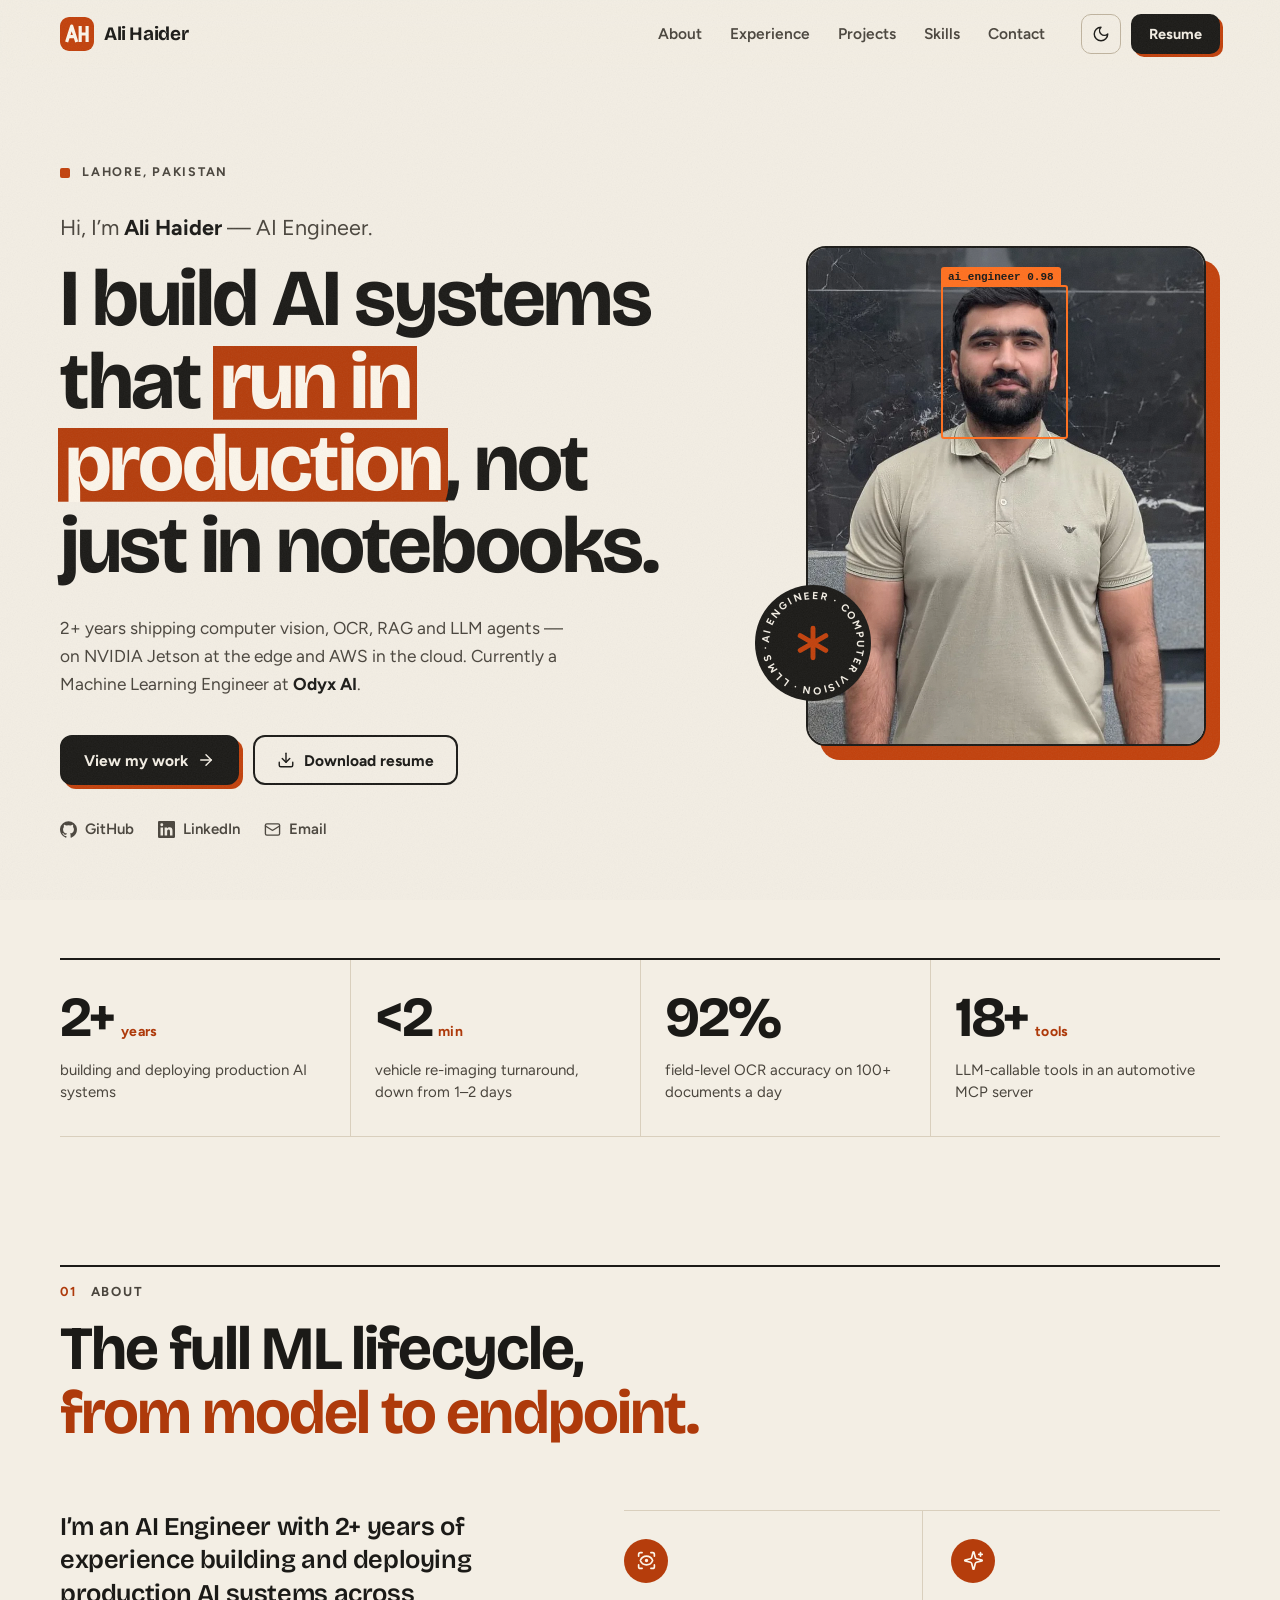
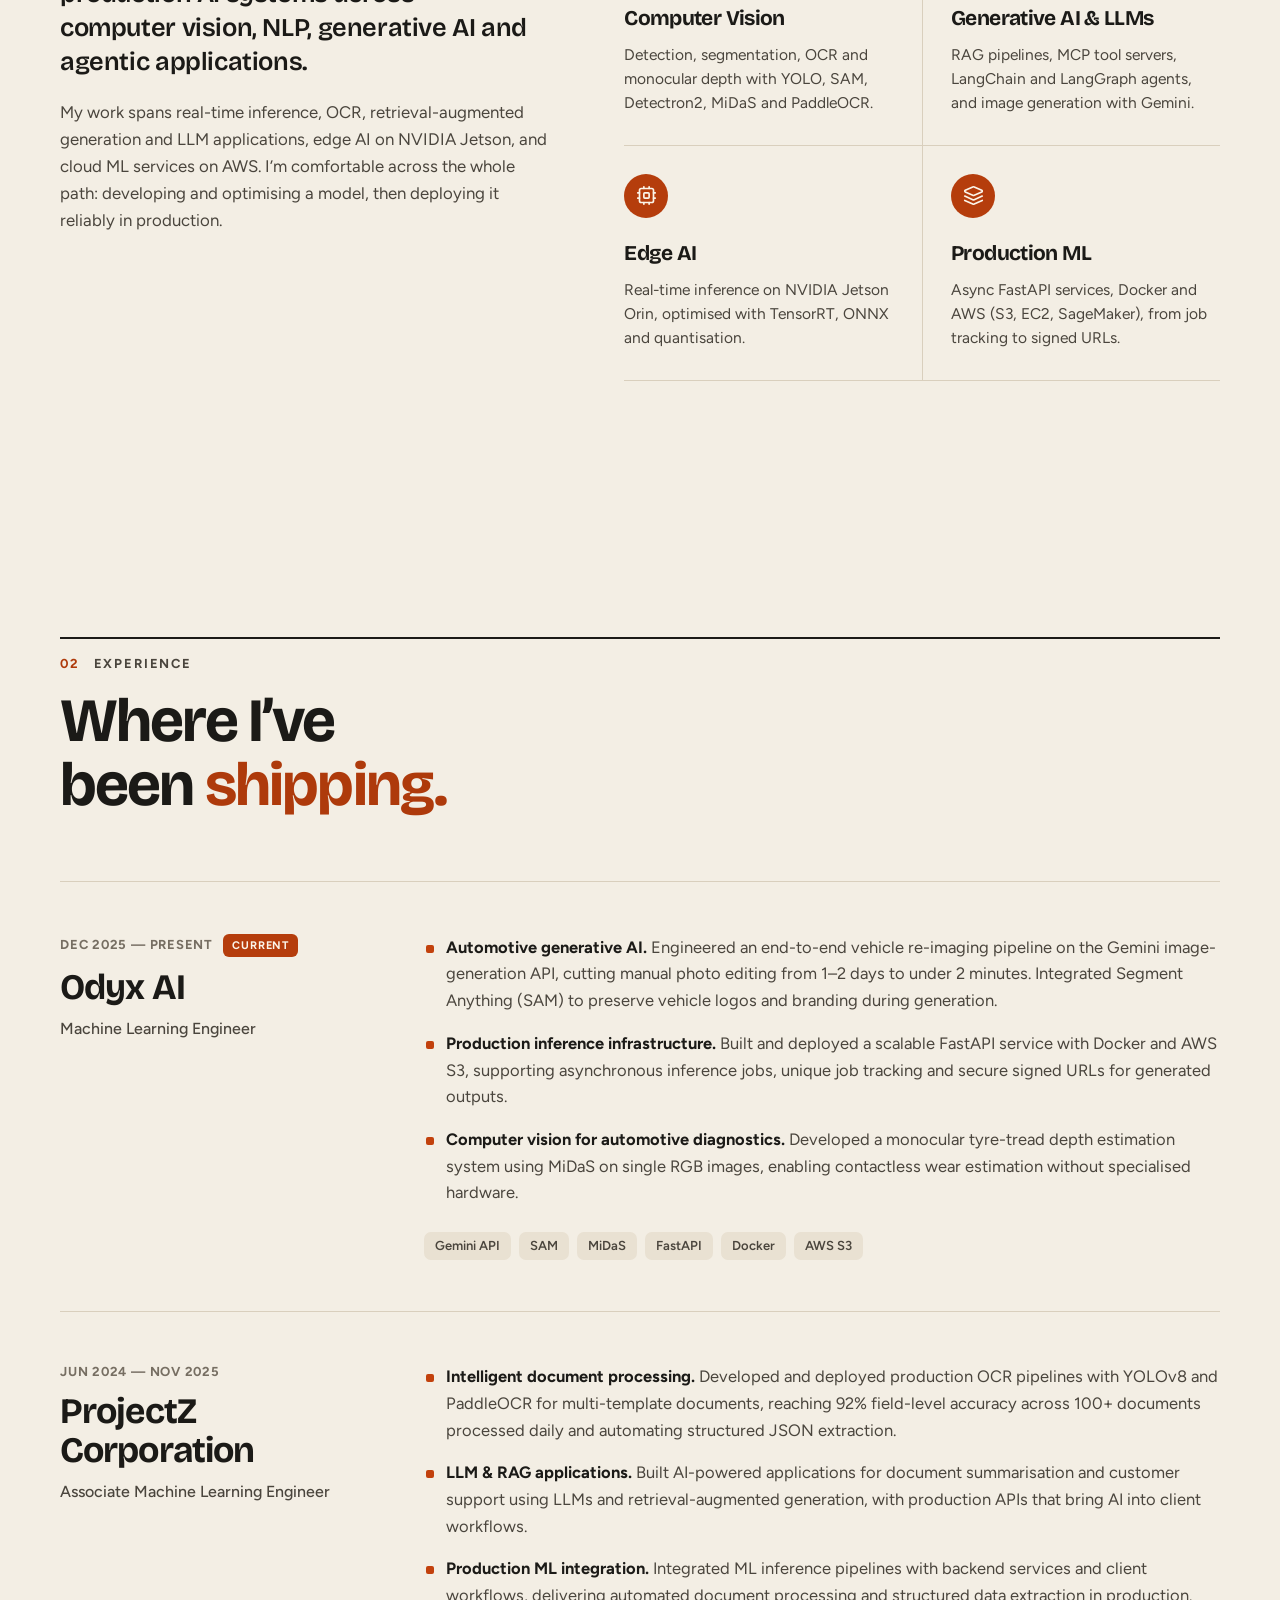
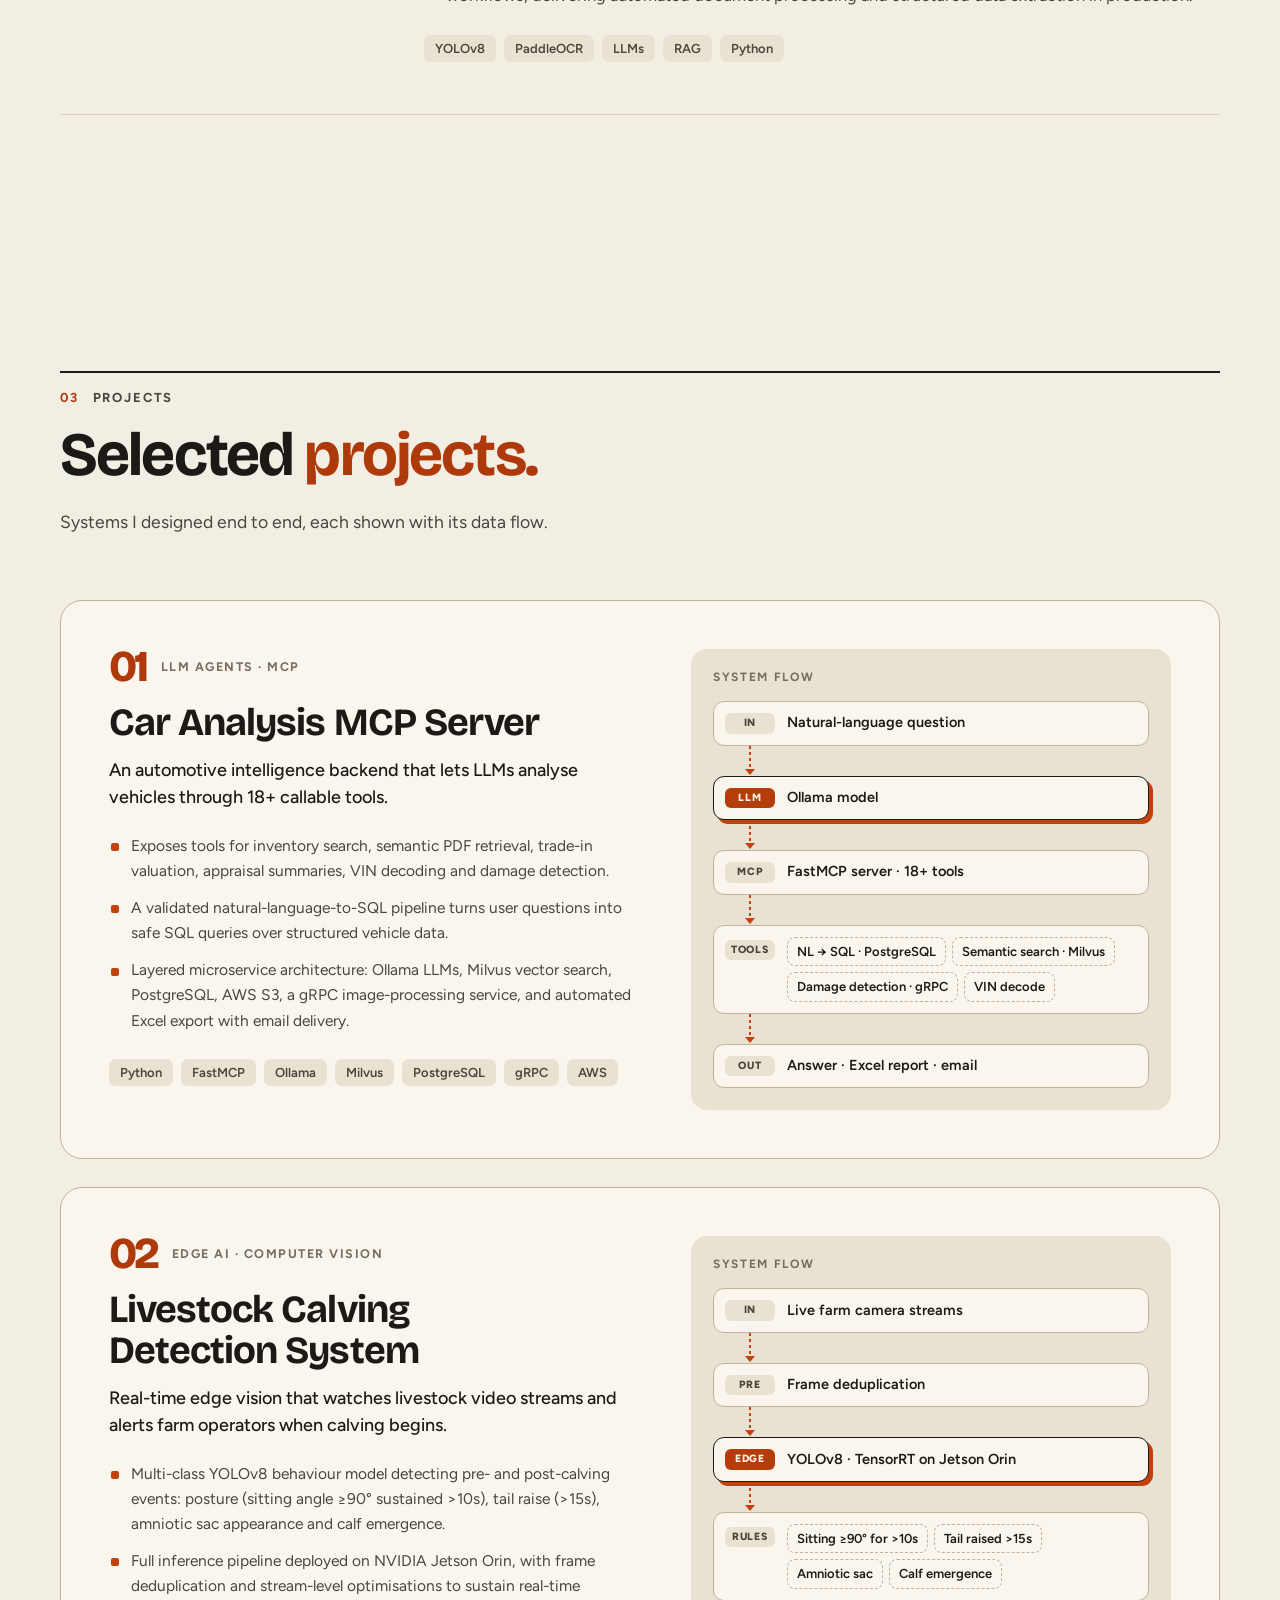
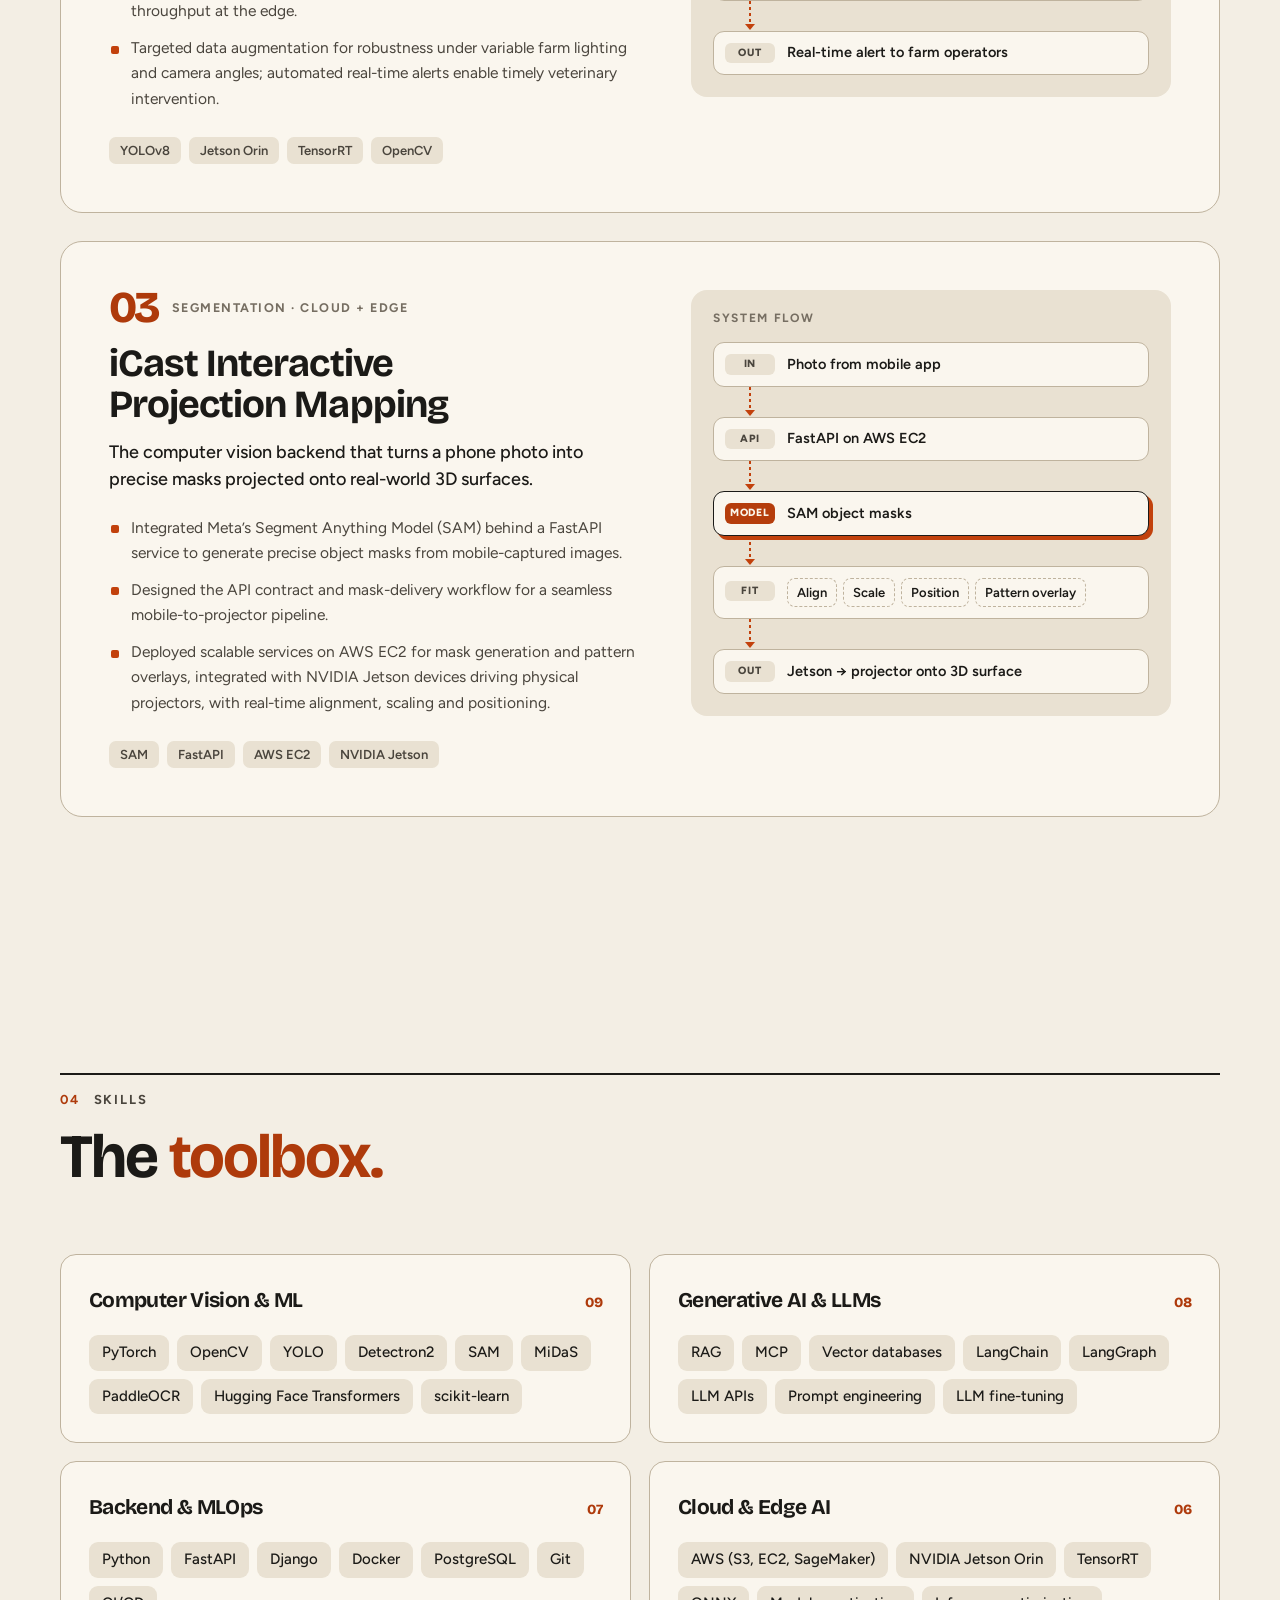
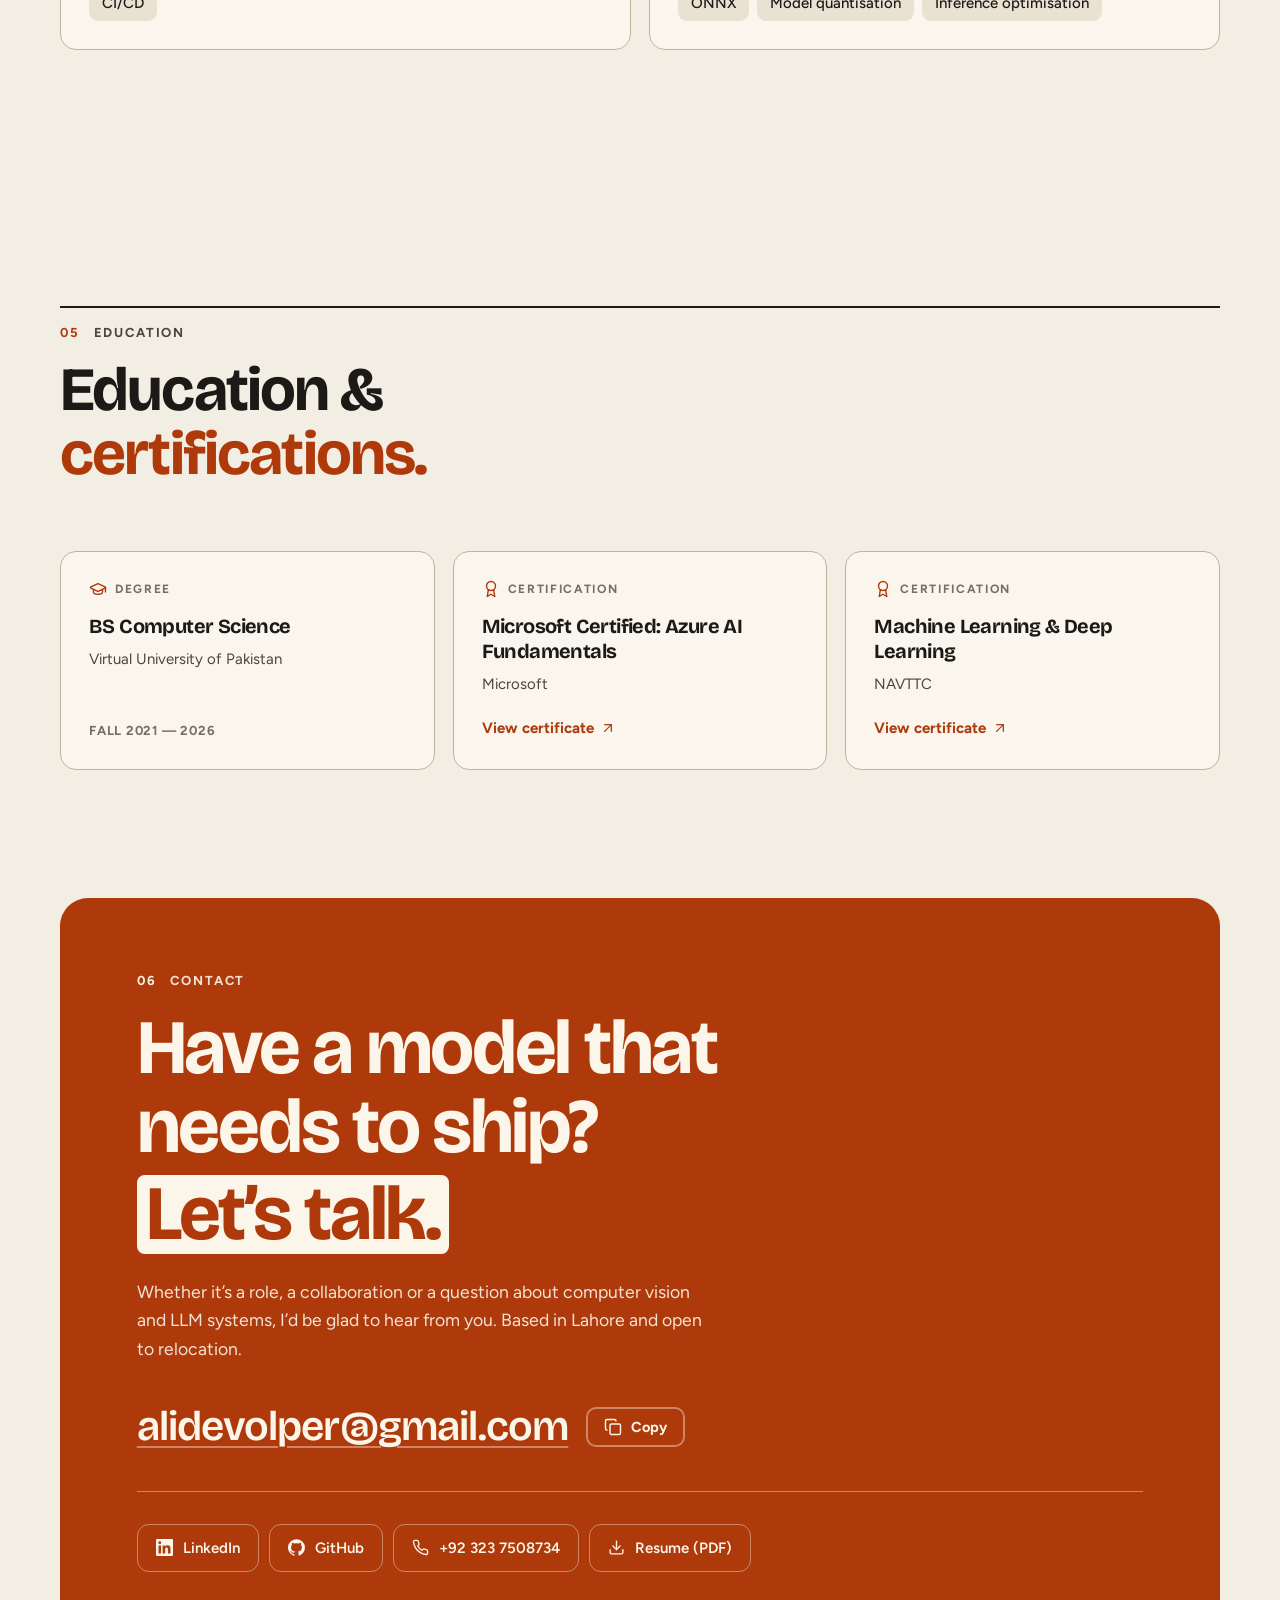
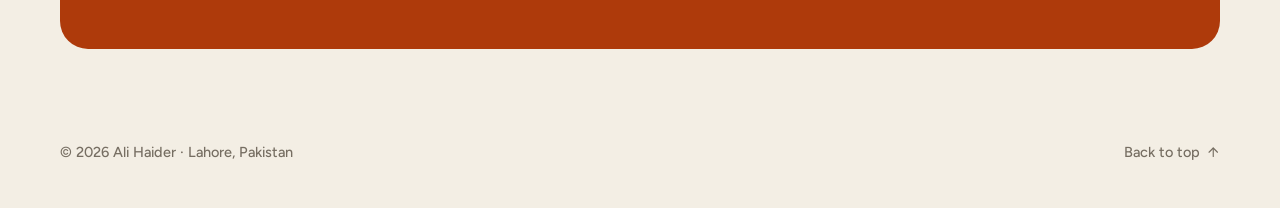
==== commit d4e2024c: "changed the colors" ====
--- a/index.html
+++ b/index.html
@@ -6,8 +6,8 @@
   <title>Ali Haider — AI Engineer</title>
   <meta name="description" content="Ali Haider is an AI Engineer in Lahore, Pakistan, building production computer vision, OCR, RAG and LLM systems, from NVIDIA Jetson edge devices to AWS.">
   <meta name="author" content="Ali Haider">
-  <meta name="theme-color" content="#f5f4ee" media="(prefers-color-scheme: light)">
-  <meta name="theme-color" content="#0c0e0d" media="(prefers-color-scheme: dark)">
+  <meta name="theme-color" content="#f3eee4" media="(prefers-color-scheme: light)">
+  <meta name="theme-color" content="#1a1714" media="(prefers-color-scheme: dark)">
 
   <!-- Social previews (og:image must be a full URL for LinkedIn/WhatsApp to show it) -->
   <link rel="canonical" href="https://alihaider21.github.io/">
@@ -23,7 +23,7 @@
 
   <link rel="preconnect" href="https://fonts.googleapis.com">
   <link rel="preconnect" href="https://fonts.gstatic.com" crossorigin>
-  <link href="https://fonts.googleapis.com/css2?family=Geist:wght@400;500;600&family=Geist+Mono:wght@400;500&family=Instrument+Serif:ital@0;1&display=swap" rel="stylesheet">
+  <link href="https://fonts.googleapis.com/css2?family=Bricolage+Grotesque:opsz,wght@12..96,500..800&family=Figtree:ital,wght@0,400..700;1,400..700&display=swap" rel="stylesheet">
   <link rel="preload" as="image" href="assets/img/ali-haider.webp" type="image/webp">
   <link rel="stylesheet" href="css/style.css">
 
@@ -140,10 +140,16 @@
               <source srcset="assets/img/ali-haider.webp" type="image/webp">
               <img src="assets/img/ali-haider.jpg" width="760" height="950" alt="Portrait of Ali Haider" fetchpriority="high">
             </picture>
-            <div class="viewfinder" aria-hidden="true"></div>
             <div class="bbox" aria-hidden="true"><span class="bbox-label">ai_engineer <b>0.98</b></span></div>
           </div>
-          <figcaption class="status"><span class="pulse" aria-hidden="true"></span>ML Engineer @ Odyx AI</figcaption>
+          <svg class="sticker" viewBox="0 0 120 120" aria-hidden="true" focusable="false">
+            <defs><path id="sticker-ring" d="M60 60m-45 0a45 45 0 1 1 90 0a45 45 0 1 1-90 0"/></defs>
+            <circle class="sticker-bg" cx="60" cy="60" r="59"/>
+            <g class="sticker-spin">
+              <text><textPath href="#sticker-ring" textLength="280" lengthAdjust="spacing">AI ENGINEER · COMPUTER VISION · LLMS ·</textPath></text>
+            </g>
+            <path class="sticker-star" d="M60 45v30M47 52.5l26 15M47 67.5l26-15"/>
+          </svg>
         </figure>
       </div>
 
@@ -283,7 +289,7 @@
               </ul>
             </div>
             <div class="pipeline-panel">
-              <p class="pipeline-caption"><span>system flow</span><span class="dots" aria-hidden="true"><i></i><i></i><i></i></span></p>
+              <p class="pipeline-caption"><span>system flow</span></p>
               <ol class="pipeline" aria-label="Car Analysis MCP Server data flow">
                 <li class="node"><span class="node-k">in</span>Natural-language question</li>
                 <li class="node node-accent"><span class="node-k">llm</span>Ollama model</li>
@@ -312,7 +318,7 @@
               </ul>
             </div>
             <div class="pipeline-panel">
-              <p class="pipeline-caption"><span>system flow</span><span class="dots" aria-hidden="true"><i></i><i></i><i></i></span></p>
+              <p class="pipeline-caption"><span>system flow</span></p>
               <ol class="pipeline" aria-label="Livestock Calving Detection data flow">
                 <li class="node"><span class="node-k">in</span>Live farm camera streams</li>
                 <li class="node"><span class="node-k">pre</span>Frame deduplication</li>
@@ -341,7 +347,7 @@
               </ul>
             </div>
             <div class="pipeline-panel">
-              <p class="pipeline-caption"><span>system flow</span><span class="dots" aria-hidden="true"><i></i><i></i><i></i></span></p>
+              <p class="pipeline-caption"><span>system flow</span></p>
               <ol class="pipeline" aria-label="iCast projection mapping data flow">
                 <li class="node"><span class="node-k">in</span>Photo from mobile app</li>
                 <li class="node"><span class="node-k">api</span>FastAPI on AWS EC2</li>
--- a/css/style.css
+++ b/css/style.css
@@ -1,78 +1,81 @@
 /* ==========================================================================
-   Ali Haider — Portfolio
+   Ali Haider — Portfolio  ·  "Warm editorial" theme
    ========================================================================== */
 
 /* ---------- Design tokens ---------- */
 :root {
-  --bg: #f5f4ee;
-  --bg-elev: #fbfaf6;
-  --surface: #ecebe3;
-  --text: #151816;
-  --text-2: #454b47;
-  --text-3: #6a716c;
-  --line: #dddbd1;
-  --line-strong: #c4c2b6;
-  --accent: #3f6212;
-  --accent-soft: rgba(101, 163, 13, 0.14);
-  --box: #65a30d;
-  --box-ink: #0c0e0d;
-  --btn-bg: #151816;
-  --btn-ink: #f5f4ee;
-  --panel-bg: #111412;
-  --grid: rgba(21, 24, 22, 0.06);
-  --shadow: 0 1px 2px rgba(0, 0, 0, 0.04), 0 18px 40px -24px rgba(0, 0, 0, 0.25);
+  --bg: #f3eee4;            /* cream paper */
+  --bg-elev: #faf6ee;
+  --surface: #e9e1d2;
+  --text: #1b1a17;          /* ink */
+  --text-2: #4a453d;
+  --text-3: #766e62;
+  --line: #d9cfbd;
+  --line-strong: #bfb39e;
+  --rule: #1b1a17;          /* heavy editorial rules */
+  --accent: #c2410c;        /* rust — fills, lines, shadows */
+  --accent-text: #ae3a0b;   /* rust used as text (AA on cream) */
+  --accent-soft: rgba(194, 65, 12, 0.1);
+  --hl-bg: #b53d0c;         /* highlighter + fills behind cream text (AA in both themes) */
+  --hl-ink: #fbf5ea;
+  --btn-bg: #1b1a17;
+  --btn-ink: #f3eee4;
+  --panel-bg: #ae3a0b;
+  --panel-ink: #fbf5ea;
+  --box: #ff701f;           /* YOLO class orange */
+  --grain: 0.07;
   color-scheme: light;
 
-  --font-display: "Instrument Serif", ui-serif, Georgia, "Times New Roman", serif;
-  --font-sans: "Geist", ui-sans-serif, system-ui, -apple-system, "Segoe UI", Roboto, sans-serif;
-  --font-mono: "Geist Mono", ui-monospace, SFMono-Regular, Menlo, Consolas, monospace;
+  --font-display: "Bricolage Grotesque", ui-sans-serif, system-ui, sans-serif;
+  --font-sans: "Figtree", ui-sans-serif, system-ui, -apple-system, "Segoe UI", Roboto, sans-serif;
+  --font-mono: ui-monospace, SFMono-Regular, Menlo, Consolas, "Liberation Mono", monospace;
 
   --radius: 16px;
   --container: 1160px;
   --gutter: clamp(16px, 4vw, 32px);
-  --header-h: 64px;
+  --header-h: 68px;
   --ease: cubic-bezier(0.2, 0.8, 0.2, 1);
 }
 
 @media (prefers-color-scheme: dark) {
   :root:not([data-theme="light"]) {
-    --bg: #0c0e0d;
-    --bg-elev: #121513;
-    --surface: #1a1e1b;
-    --text: #eceee8;
-    --text-2: #aab1ac;
-    --text-3: #818983;
-    --line: #232925;
-    --line-strong: #353c37;
-    --accent: #bef264;
-    --accent-soft: rgba(190, 242, 100, 0.12);
-    --box: #bef264;
-    --btn-bg: #eceee8;
-    --btn-ink: #0c0e0d;
-    --panel-bg: #141816;
-    --grid: rgba(236, 238, 232, 0.045);
-    --shadow: 0 1px 2px rgba(0, 0, 0, 0.3), 0 24px 48px -24px rgba(0, 0, 0, 0.7);
+    --bg: #1a1714;
+    --bg-elev: #221e1a;
+    --surface: #2e2822;
+    --text: #f1eadf;
+    --text-2: #bfb5a7;
+    --text-3: #928879;
+    --line: #342e28;
+    --line-strong: #4a4139;
+    --rule: #f1eadf;
+    --accent: #e8662a;
+    --accent-text: #f0834d;
+    --accent-soft: rgba(232, 102, 42, 0.14);
+    --btn-bg: #f1eadf;
+    --btn-ink: #1a1714;
+    --panel-bg: #b23d0c;
+    --grain: 0.05;
     color-scheme: dark;
   }
 }
 
 :root[data-theme="dark"] {
-  --bg: #0c0e0d;
-  --bg-elev: #121513;
-  --surface: #1a1e1b;
-  --text: #eceee8;
-  --text-2: #aab1ac;
-  --text-3: #818983;
-  --line: #232925;
-  --line-strong: #353c37;
-  --accent: #bef264;
-  --accent-soft: rgba(190, 242, 100, 0.12);
-  --box: #bef264;
-  --btn-bg: #eceee8;
-  --btn-ink: #0c0e0d;
-  --panel-bg: #141816;
-  --grid: rgba(236, 238, 232, 0.045);
-  --shadow: 0 1px 2px rgba(0, 0, 0, 0.3), 0 24px 48px -24px rgba(0, 0, 0, 0.7);
+  --bg: #1a1714;
+  --bg-elev: #221e1a;
+  --surface: #2e2822;
+  --text: #f1eadf;
+  --text-2: #bfb5a7;
+  --text-3: #928879;
+  --line: #342e28;
+  --line-strong: #4a4139;
+  --rule: #f1eadf;
+  --accent: #e8662a;
+  --accent-text: #f0834d;
+  --accent-soft: rgba(232, 102, 42, 0.14);
+  --btn-bg: #f1eadf;
+  --btn-ink: #1a1714;
+  --panel-bg: #b23d0c;
+  --grain: 0.05;
   color-scheme: dark;
 }
 
@@ -91,11 +94,22 @@
   color: var(--text);
   font-family: var(--font-sans);
   font-size: 17px;
-  line-height: 1.6;
+  line-height: 1.62;
   -webkit-font-smoothing: antialiased;
   -moz-osx-font-smoothing: grayscale;
   overflow-x: clip;
   transition: background-color 0.3s ease, color 0.3s ease;
+}
+
+/* Paper grain */
+body::after {
+  content: "";
+  position: fixed;
+  inset: 0;
+  z-index: 90;
+  pointer-events: none;
+  opacity: var(--grain);
+  background-image: url("data:image/svg+xml,%3Csvg xmlns='http://www.w3.org/2000/svg' width='180' height='180'%3E%3Cfilter id='n'%3E%3CfeTurbulence type='fractalNoise' baseFrequency='.8' numOctaves='3' stitchTiles='stitch'/%3E%3CfeColorMatrix type='saturate' values='0'/%3E%3C/filter%3E%3Crect width='100%25' height='100%25' filter='url(%23n)'/%3E%3C/svg%3E");
 }
 
 img { display: block; max-width: 100%; height: auto; }
@@ -104,9 +118,9 @@
 h1, h2, h3 { font-weight: inherit; }
 ul, ol { margin: 0; padding: 0; list-style: none; }
 button { font: inherit; color: inherit; }
-strong { font-weight: 600; }
-
-::selection { background: var(--box); color: var(--box-ink); }
+strong { font-weight: 700; }
+
+::selection { background: var(--hl-bg); color: var(--hl-ink); }
 
 :focus-visible {
   outline: 2px solid var(--accent);
@@ -129,7 +143,7 @@
   flex: none;
   fill: none;
   stroke: currentColor;
-  stroke-width: 1.75;
+  stroke-width: 1.9;
   stroke-linecap: round;
   stroke-linejoin: round;
 }
@@ -140,22 +154,38 @@
   top: -100px;
   z-index: 100;
   padding: 10px 16px;
-  border-radius: 999px;
+  border-radius: 10px;
   background: var(--btn-bg);
   color: var(--btn-ink);
   text-decoration: none;
-  font-weight: 500;
+  font-weight: 600;
 }
 .skip-link:focus { top: 12px; }
 
 .progress {
   position: fixed;
   inset: 0 0 auto 0;
-  height: 2px;
+  height: 3px;
   z-index: 60;
-  background: var(--box);
+  background: var(--accent);
   transform-origin: 0 50%;
   transform: scaleX(var(--p, 0));
+}
+
+/* Highlighter: rust swipe behind text */
+.hero-statement em {
+  font-style: normal;
+  color: var(--hl-ink);
+  background: linear-gradient(var(--hl-bg), var(--hl-bg)) no-repeat 0 58% / 100% 76%;
+  padding: 0 0.08em;
+  margin: 0 -0.02em;
+  -webkit-box-decoration-break: clone;
+  box-decoration-break: clone;
+  animation: swipe 0.9s var(--ease) 0.35s both;
+}
+@keyframes swipe {
+  from { background-size: 0% 76%; color: var(--text); }
+  60% { color: var(--hl-ink); }
 }
 
 /* ---------- Buttons ---------- */
@@ -163,24 +193,34 @@
   display: inline-flex;
   align-items: center;
   justify-content: center;
-  gap: 8px;
-  height: 48px;
+  gap: 9px;
+  height: 50px;
   padding: 0 22px;
-  border-radius: 999px;
-  border: 1px solid transparent;
-  font: 500 15px/1 var(--font-sans);
+  border-radius: 12px;
+  border: 2px solid transparent;
+  font: 700 15.5px/1 var(--font-sans);
   text-decoration: none;
   white-space: nowrap;
   cursor: pointer;
-  transition: transform 0.2s var(--ease), background-color 0.2s, border-color 0.2s, color 0.2s;
+  transition: transform 0.18s var(--ease), box-shadow 0.18s var(--ease), background-color 0.2s, color 0.2s, border-color 0.2s;
 }
 .btn .icon { width: 18px; height: 18px; transition: transform 0.2s var(--ease); }
-.btn-sm { height: 38px; padding: 0 16px; font-size: 14px; }
-.btn-primary { background: var(--btn-bg); color: var(--btn-ink); }
-.btn-primary:hover { transform: translateY(-1px); }
+.btn-sm { height: 40px; padding: 0 16px; font-size: 14.5px; border-radius: 10px; }
+
+.btn-primary {
+  background: var(--btn-bg);
+  border-color: var(--btn-bg);
+  color: var(--btn-ink);
+  box-shadow: 4px 4px 0 var(--accent);
+}
+.btn-primary:hover { transform: translate(-2px, -2px); box-shadow: 6px 6px 0 var(--accent); }
+.btn-primary:active { transform: translate(2px, 2px); box-shadow: 1px 1px 0 var(--accent); }
 .btn-primary:hover .icon { transform: translateX(3px); }
-.btn-ghost { border-color: var(--line-strong); background: transparent; color: var(--text); }
-.btn-ghost:hover { background: var(--surface); }
+.btn-sm.btn-primary { box-shadow: 3px 3px 0 var(--accent); }
+.btn-sm.btn-primary:hover { box-shadow: 4px 4px 0 var(--accent); }
+
+.btn-ghost { border-color: var(--text); background: transparent; color: var(--text); }
+.btn-ghost:hover { background: var(--text); color: var(--bg); }
 .btn-ghost:hover .icon { transform: translateY(2px); }
 
 .icon-btn {
@@ -189,13 +229,13 @@
   width: 40px;
   height: 40px;
   padding: 0;
-  border-radius: 999px;
-  border: 1px solid var(--line);
+  border-radius: 10px;
+  border: 1.5px solid var(--line-strong);
   background: transparent;
   cursor: pointer;
   transition: background-color 0.2s, border-color 0.2s;
 }
-.icon-btn:hover { background: var(--surface); border-color: var(--line-strong); }
+.icon-btn:hover { background: var(--surface); border-color: var(--text); }
 .icon-btn .icon { width: 18px; height: 18px; }
 
 /* ---------- Header / nav ---------- */
@@ -203,46 +243,43 @@
   position: sticky;
   top: 0;
   z-index: 50;
-  background: color-mix(in srgb, var(--bg) 80%, transparent);
-  -webkit-backdrop-filter: saturate(1.4) blur(14px);
-  backdrop-filter: saturate(1.4) blur(14px);
-  border-bottom: 1px solid transparent;
+  background: color-mix(in srgb, var(--bg) 86%, transparent);
+  -webkit-backdrop-filter: blur(12px);
+  backdrop-filter: blur(12px);
+  border-bottom: 1.5px solid transparent;
   transition: border-color 0.25s, background-color 0.3s;
 }
-.site-header.scrolled { border-bottom-color: var(--line); }
-
-.nav {
-  height: var(--header-h);
-  display: flex;
-  align-items: center;
-  gap: 24px;
-}
+.site-header.scrolled { border-bottom-color: var(--rule); }
+
+.nav { height: var(--header-h); display: flex; align-items: center; gap: 24px; }
 
 .brand {
   display: inline-flex;
   align-items: center;
   gap: 10px;
   text-decoration: none;
-  font-weight: 600;
-  font-size: 16px;
-  letter-spacing: -0.01em;
-}
-.brand-mark { width: 32px; height: 32px; border-radius: 8px; }
-
-.nav-links { display: flex; gap: 2px; margin-left: auto; }
+  font-family: var(--font-display);
+  font-weight: 700;
+  font-size: 19px;
+  letter-spacing: -0.02em;
+}
+.brand-mark { width: 34px; height: 34px; border-radius: 9px; }
+
+.nav-links { display: flex; gap: 4px; margin-left: auto; }
 .nav-links a {
   display: block;
-  padding: 8px 14px;
-  border-radius: 999px;
+  padding: 8px 12px;
   color: var(--text-2);
-  font-size: 15px;
+  font-size: 15.5px;
+  font-weight: 600;
   text-decoration: none;
-  transition: color 0.2s, background-color 0.2s;
+  background: linear-gradient(var(--accent), var(--accent)) no-repeat 12px calc(100% - 4px) / 0 2px;
+  transition: color 0.2s, background-size 0.25s var(--ease);
 }
 .nav-links a:hover { color: var(--text); }
-.nav-links a.active { color: var(--text); background: var(--surface); }
-
-.nav-actions { display: flex; align-items: center; gap: 8px; }
+.nav-links a.active { color: var(--text); background-size: calc(100% - 24px) 2px; }
+
+.nav-actions { display: flex; align-items: center; gap: 10px; }
 
 /* Theme toggle shows the icon of the theme you'd switch TO. */
 .theme-toggle .i-sun { display: none; }
@@ -259,133 +296,88 @@
 .menu-toggle[aria-expanded="true"] .i-menu { display: none; }
 
 /* ---------- Hero ---------- */
-.hero {
-  position: relative;
-  isolation: isolate;
-  padding: clamp(40px, 7vw, 88px) 0 0;
-}
-.hero::before {
-  content: "";
-  position: absolute;
-  inset: 0;
-  z-index: -1;
-  pointer-events: none;
-  background-image:
-    linear-gradient(var(--grid) 1px, transparent 1px),
-    linear-gradient(90deg, var(--grid) 1px, transparent 1px);
-  background-size: 56px 56px;
-  -webkit-mask-image: radial-gradient(ellipse 75% 65% at 50% 35%, #000 30%, transparent 78%);
-  mask-image: radial-gradient(ellipse 75% 65% at 50% 35%, #000 30%, transparent 78%);
-}
+.hero { padding: clamp(40px, 7vw, 92px) 0 0; }
 
 .hero-grid {
   display: grid;
   grid-template-columns: minmax(0, 1.4fr) minmax(0, 0.85fr);
-  gap: clamp(40px, 6vw, 88px);
+  gap: clamp(48px, 7vw, 104px);
   align-items: center;
 }
 
 .eyebrow {
   display: inline-flex;
   align-items: center;
-  gap: 10px;
-  padding: 8px 14px;
-  border: 1px solid var(--line);
-  border-radius: 999px;
-  background: var(--bg-elev);
+  gap: 12px;
   color: var(--text-2);
-  font: 500 12px/1 var(--font-mono);
-  letter-spacing: 0.06em;
+  font: 700 12.5px/1 var(--font-sans);
+  letter-spacing: 0.14em;
   text-transform: uppercase;
 }
-.dot {
-  width: 7px;
-  height: 7px;
-  border-radius: 50%;
-  background: var(--box);
-  box-shadow: 0 0 0 4px var(--accent-soft);
-}
-
-.hero-title { margin-top: 28px; }
+.dot { width: 10px; height: 10px; background: var(--accent); border-radius: 2px; }
+
+.hero-title { margin-top: 26px; }
 .hero-hello {
   display: block;
-  font-family: var(--font-sans);
-  font-size: clamp(1.1rem, 1.6vw, 1.3rem);
+  font-size: clamp(1.15rem, 1.7vw, 1.35rem);
   line-height: 1.4;
   color: var(--text-2);
-  letter-spacing: -0.005em;
 }
 .hero-hello strong { color: var(--text); }
 .hero-statement {
   display: block;
-  margin-top: 14px;
-  font-family: var(--font-display);
-  font-size: clamp(2.75rem, 6.4vw, 5.6rem);
-  line-height: 0.98;
-  letter-spacing: -0.02em;
+  margin-top: 16px;
+  font-family: var(--font-display);
+  font-weight: 700;
+  font-size: clamp(2.7rem, 6.3vw, 5.4rem);
+  line-height: 1.02;
+  letter-spacing: -0.03em;
   text-wrap: balance;
 }
-.hero-statement em { font-style: italic; color: var(--accent); }
 
 .hero-lede {
-  margin-top: 26px;
+  margin-top: 28px;
   max-width: 46ch;
   color: var(--text-2);
-  font-size: clamp(1.05rem, 1.35vw, 1.18rem);
+  font-size: clamp(1.06rem, 1.35vw, 1.2rem);
   text-wrap: pretty;
 }
 .hero-lede strong { color: var(--text); }
 
-.hero-cta { display: flex; flex-wrap: wrap; gap: 12px; margin-top: 34px; }
-
-.hero-social { display: flex; flex-wrap: wrap; gap: 8px 22px; margin-top: 30px; }
+.hero-cta { display: flex; flex-wrap: wrap; gap: 14px; margin-top: 36px; }
+
+.hero-social { display: flex; flex-wrap: wrap; gap: 8px 24px; margin-top: 32px; }
 .hero-social a {
   display: inline-flex;
   align-items: center;
   gap: 8px;
   color: var(--text-2);
   font-size: 15px;
+  font-weight: 600;
   text-decoration: none;
   transition: color 0.2s;
 }
-.hero-social a:hover { color: var(--text); }
+.hero-social a:hover { color: var(--accent-text); }
 .hero-social .icon { width: 17px; height: 17px; }
 
-/* Portrait with a detection-style overlay */
+/* Portrait on a rust offset block */
 .hero-photo {
   position: relative;
-  margin: 0;
+  margin: 0 14px 14px 0;
   width: 100%;
-  max-width: 420px;
+  max-width: 400px;
   justify-self: end;
 }
 .photo-frame {
   position: relative;
   aspect-ratio: 4 / 5;
   overflow: hidden;
-  border-radius: 24px;
+  border: 2px solid var(--rule);
+  border-radius: 20px;
   background: var(--surface);
-  box-shadow: var(--shadow);
+  box-shadow: 14px 14px 0 var(--accent);
 }
 .photo-frame img { width: 100%; height: 100%; object-fit: cover; }
-
-.viewfinder {
-  --vf: rgba(255, 255, 255, 0.85);
-  --len: 22px;
-  position: absolute;
-  inset: 14px;
-  pointer-events: none;
-  background:
-    linear-gradient(var(--vf) 0 0) top left / var(--len) 2px,
-    linear-gradient(var(--vf) 0 0) top left / 2px var(--len),
-    linear-gradient(var(--vf) 0 0) top right / var(--len) 2px,
-    linear-gradient(var(--vf) 0 0) top right / 2px var(--len),
-    linear-gradient(var(--vf) 0 0) bottom left / var(--len) 2px,
-    linear-gradient(var(--vf) 0 0) bottom left / 2px var(--len),
-    linear-gradient(var(--vf) 0 0) bottom right / var(--len) 2px,
-    linear-gradient(var(--vf) 0 0) bottom right / 2px var(--len);
-  background-repeat: no-repeat;
-}
 
 .bbox {
   position: absolute;
@@ -395,8 +387,7 @@
   height: 31%;
   border: 2px solid var(--box);
   border-radius: 3px;
-  box-shadow: 0 0 0 1px rgba(0, 0, 0, 0.18), inset 0 0 0 1px rgba(0, 0, 0, 0.12);
-  animation: lock-on 1s var(--ease) 0.35s both;
+  animation: lock-on 1s var(--ease) 0.5s both;
 }
 .bbox-label {
   position: absolute;
@@ -405,13 +396,11 @@
   padding: 5px 7px 4px;
   border-radius: 3px 3px 0 0;
   background: var(--box);
-  color: var(--box-ink);
-  font: 500 11px/1 var(--font-mono);
+  color: #1b1a17;
+  font: 600 11px/1 var(--font-mono);
   white-space: nowrap;
-  animation: fade-in 0.35s ease 1.2s both;
-}
-.bbox-label b { font-weight: 500; opacity: 0.7; }
-
+  animation: fade-in 0.35s ease 1.3s both;
+}
 @keyframes lock-on {
   0% { opacity: 0; transform: scale(1.6); }
   55% { opacity: 1; }
@@ -419,152 +408,150 @@
 }
 @keyframes fade-in { from { opacity: 0; } to { opacity: 1; } }
 
-.status {
+/* Rotating circular sticker */
+.sticker {
   position: absolute;
-  left: 50%;
-  bottom: -18px;
-  transform: translateX(-50%);
-  display: inline-flex;
-  align-items: center;
-  gap: 10px;
-  padding: 10px 16px;
-  border: 1px solid var(--line);
-  border-radius: 999px;
-  background: var(--bg-elev);
-  box-shadow: var(--shadow);
-  font-size: 14px;
-  font-weight: 500;
-  white-space: nowrap;
-}
-.pulse {
-  position: relative;
-  width: 8px;
-  height: 8px;
-  border-radius: 50%;
-  background: #22c55e;
-}
-.pulse::after {
-  content: "";
-  position: absolute;
-  inset: 0;
-  border-radius: 50%;
-  background: #22c55e;
-  animation: pulse 2s ease-out infinite;
-}
-@keyframes pulse {
-  0% { transform: scale(1); opacity: 0.6; }
-  100% { transform: scale(3); opacity: 0; }
-}
+  left: -52px;
+  bottom: 44px;
+  width: 118px;
+  height: 118px;
+  overflow: visible;
+}
+.sticker-bg { fill: var(--btn-bg); }
+.sticker text {
+  fill: var(--btn-ink);
+  font: 700 10.5px var(--font-sans);
+  letter-spacing: 0.08em;
+}
+.sticker-spin { transform-origin: 60px 60px; animation: spin 22s linear infinite; }
+.sticker-star { fill: none; stroke: var(--accent); stroke-width: 5; stroke-linecap: round; }
+@keyframes spin { to { transform: rotate(360deg); } }
 
 /* Stats */
 .stats {
   display: grid;
   grid-template-columns: repeat(4, minmax(0, 1fr));
   margin-top: clamp(72px, 9vw, 112px);
-  border-block: 1px solid var(--line);
-}
-.stat { padding: 30px 24px; }
+  border-top: 2px solid var(--rule);
+  border-bottom: 1px solid var(--line);
+}
+.stat { padding: 30px 24px 32px; }
 .stat:first-child { padding-left: 0; }
 .stat + .stat { border-left: 1px solid var(--line); }
 .stat-value {
   font-family: var(--font-display);
-  font-size: clamp(2.5rem, 4.2vw, 3.5rem);
+  font-weight: 700;
+  font-size: clamp(2.6rem, 4.4vw, 3.7rem);
   line-height: 1;
-  letter-spacing: -0.02em;
+  letter-spacing: -0.035em;
 }
 .stat-value small {
   margin-left: 6px;
-  font: 500 13px/1 var(--font-mono);
-  color: var(--text-3);
-  letter-spacing: 0;
-}
-.stat-label { margin-top: 12px; max-width: 26ch; color: var(--text-2); font-size: 14.5px; line-height: 1.5; }
+  font: 700 14px/1 var(--font-sans);
+  letter-spacing: 0.02em;
+  color: var(--accent-text);
+}
+.stat-label { margin-top: 12px; max-width: 26ch; color: var(--text-2); font-size: 15px; line-height: 1.5; }
 
 /* ---------- Sections ---------- */
 .section { padding: clamp(72px, 10vw, 128px) 0; }
-.section + .section { border-top: 1px solid var(--line); }
-.hero + .section, .section + .section-contact { border-top: 0; }
 .section-contact { padding: 0 0 clamp(32px, 5vw, 56px); }
 
-.section-head { display: grid; gap: 18px; max-width: 780px; margin-bottom: clamp(40px, 5vw, 64px); }
+.section-head {
+  display: grid;
+  gap: 20px;
+  margin-bottom: clamp(40px, 5vw, 64px);
+  padding-top: 18px;
+  border-top: 2px solid var(--rule);
+}
 .section-kicker {
   display: flex;
-  align-items: center;
-  gap: 12px;
-  color: var(--text-3);
-  font: 500 12.5px/1 var(--font-mono);
-  letter-spacing: 0.1em;
+  align-items: baseline;
+  gap: 14px;
+  color: var(--text-2);
+  font: 700 13px/1 var(--font-sans);
+  letter-spacing: 0.14em;
   text-transform: uppercase;
 }
-.section-kicker span { color: var(--accent); }
-.section-kicker::after { content: ""; width: 48px; height: 1px; background: var(--line-strong); }
+.section-kicker span { color: var(--accent-text); }
 .section-title {
-  font-family: var(--font-display);
-  font-size: clamp(2.3rem, 4.6vw, 3.8rem);
-  line-height: 1.02;
-  letter-spacing: -0.015em;
+  max-width: 17ch;
+  font-family: var(--font-display);
+  font-weight: 700;
+  font-size: clamp(2.3rem, 4.8vw, 4rem);
+  line-height: 1.04;
+  letter-spacing: -0.03em;
   text-wrap: balance;
 }
-.section-title em { font-style: italic; color: var(--accent); }
-.section-sub { color: var(--text-2); font-size: 1.08rem; }
-
-/* Shared bullet list: tiny bounding-box markers */
+.section-title em { font-style: normal; color: var(--accent-text); }
+.section-sub { color: var(--text-2); font-size: 1.1rem; }
+
+/* Shared bullet list */
 .points { display: grid; gap: 16px; }
-.points li { position: relative; padding-left: 24px; color: var(--text-2); }
+.points li { position: relative; padding-left: 22px; color: var(--text-2); }
 .points li::before {
   content: "";
   position: absolute;
   left: 2px;
-  top: 0.62em;
-  width: 9px;
-  height: 9px;
-  border: 1.5px solid var(--box);
+  top: 0.66em;
+  width: 8px;
+  height: 8px;
   border-radius: 2px;
+  background: var(--accent);
 }
 .points strong { color: var(--text); }
 
 .tags { display: flex; flex-wrap: wrap; gap: 8px; margin-top: 26px; }
 .tags li {
-  padding: 7px 11px;
-  border: 1px solid var(--line);
-  border-radius: 999px;
-  background: var(--bg);
+  padding: 6px 11px;
+  border-radius: 7px;
+  background: var(--surface);
   color: var(--text-2);
-  font: 500 12.5px/1 var(--font-mono);
+  font: 600 13px/1.2 var(--font-sans);
 }
 
 /* ---------- About ---------- */
 .about-grid {
   display: grid;
   grid-template-columns: minmax(0, 0.9fr) minmax(0, 1.1fr);
-  gap: clamp(32px, 5vw, 72px);
+  gap: clamp(32px, 6vw, 88px);
   align-items: start;
 }
 .about-text p { color: var(--text-2); font-size: clamp(1.05rem, 1.3vw, 1.18rem); text-wrap: pretty; }
-.about-text p:first-child { color: var(--text); font-size: clamp(1.2rem, 1.6vw, 1.4rem); line-height: 1.5; }
+.about-text p:first-child {
+  color: var(--text);
+  font-family: var(--font-display);
+  font-weight: 600;
+  font-size: clamp(1.35rem, 2vw, 1.7rem);
+  line-height: 1.32;
+  letter-spacing: -0.015em;
+}
 .about-text p + p { margin-top: 1.2em; }
 
-.focus-grid { display: grid; grid-template-columns: repeat(2, minmax(0, 1fr)); gap: 16px; }
-.focus-card {
-  padding: 26px;
-  border: 1px solid var(--line);
-  border-radius: var(--radius);
-  background: var(--bg-elev);
-  transition: border-color 0.25s, transform 0.25s var(--ease);
-}
-.focus-card:hover { border-color: var(--line-strong); transform: translateY(-3px); }
+/* 2×2 grid divided by hairlines, no boxes */
+.focus-grid { display: grid; grid-template-columns: repeat(2, minmax(0, 1fr)); border-top: 1px solid var(--line); }
+.focus-card { padding: 28px 28px 30px 0; border-bottom: 1px solid var(--line); }
+.focus-card:nth-child(even) { padding: 28px 0 30px 28px; border-left: 1px solid var(--line); }
 .focus-icon {
   display: grid;
   place-items: center;
-  width: 42px;
-  height: 42px;
-  border-radius: 11px;
-  background: var(--accent-soft);
-  color: var(--accent);
-}
+  width: 44px;
+  height: 44px;
+  border-radius: 50%;
+  background: var(--hl-bg);
+  color: var(--hl-ink);
+  transition: transform 0.3s var(--ease);
+}
+.focus-card:hover .focus-icon { transform: rotate(-12deg) scale(1.06); }
 .focus-icon .icon { width: 21px; height: 21px; }
-.focus-card h3 { margin-top: 18px; font-size: 17px; font-weight: 600; letter-spacing: -0.01em; }
-.focus-card p { margin-top: 8px; color: var(--text-2); font-size: 15px; line-height: 1.55; }
+.focus-card h3 {
+  margin-top: 18px;
+  font-family: var(--font-display);
+  font-size: 21px;
+  font-weight: 700;
+  letter-spacing: -0.03em;
+}
+.focus-card p { margin-top: 8px; color: var(--text-2); font-size: 15.5px; line-height: 1.55; }
 
 /* ---------- Experience ---------- */
 .timeline { border-top: 1px solid var(--line); }
@@ -582,53 +569,69 @@
   align-items: center;
   gap: 10px;
   color: var(--text-3);
-  font: 500 13px/1.4 var(--font-mono);
+  font: 700 13px/1.4 var(--font-sans);
+  letter-spacing: 0.06em;
+  text-transform: uppercase;
 }
 .badge {
-  padding: 4px 8px;
-  border-radius: 999px;
-  background: var(--accent-soft);
-  color: var(--accent);
+  padding: 4px 9px;
+  border-radius: 6px;
+  background: var(--hl-bg);
+  color: var(--hl-ink);
   font-size: 11px;
-  letter-spacing: 0.04em;
-  text-transform: uppercase;
+  letter-spacing: 0.08em;
 }
 .role-company {
   margin-top: 12px;
   font-family: var(--font-display);
+  font-weight: 700;
   font-size: clamp(1.9rem, 2.8vw, 2.4rem);
-  line-height: 1.05;
-}
-.role-title { margin-top: 6px; color: var(--text-2); font-size: 15.5px; }
+  line-height: 1.08;
+  letter-spacing: -0.025em;
+}
+.role-title { margin-top: 8px; color: var(--text-2); font-size: 16px; font-weight: 500; }
 .role-body .points li { font-size: 16.5px; }
 
 /* ---------- Projects ---------- */
-.projects { display: grid; gap: 24px; }
+.projects { display: grid; gap: 28px; }
 .project {
   display: grid;
   grid-template-columns: minmax(0, 1.05fr) minmax(0, 0.95fr);
   gap: clamp(28px, 4vw, 56px);
   padding: clamp(24px, 4vw, 48px);
-  border: 1px solid var(--line);
-  border-radius: 24px;
+  border: 1.5px solid var(--line-strong);
+  border-radius: 22px;
   background: var(--bg-elev);
-}
+  transition: border-color 0.25s, box-shadow 0.25s var(--ease), transform 0.25s var(--ease);
+}
+.project:hover { border-color: var(--rule); box-shadow: 8px 8px 0 var(--accent); transform: translate(-2px, -2px); }
 .project-num {
+  display: flex;
+  align-items: center;
+  gap: 14px;
   color: var(--text-3);
-  font: 500 12.5px/1 var(--font-mono);
-  letter-spacing: 0.08em;
+  font: 700 12.5px/1.2 var(--font-sans);
+  letter-spacing: 0.12em;
   text-transform: uppercase;
 }
-.project-num span { color: var(--accent); margin-right: 6px; }
+.project-num span {
+  color: var(--accent-text);
+  font-family: var(--font-display);
+  font-size: 44px;
+  font-weight: 800;
+  line-height: 0.8;
+  letter-spacing: -0.06em;
+}
 .project-title {
-  margin-top: 14px;
-  font-family: var(--font-display);
-  font-size: clamp(2rem, 3.2vw, 2.7rem);
-  line-height: 1.04;
-  letter-spacing: -0.01em;
+  margin-top: 18px;
+  font-family: var(--font-display);
+  font-weight: 700;
+  font-size: clamp(1.9rem, 3vw, 2.6rem);
+  line-height: 1.06;
+  letter-spacing: -0.025em;
   text-wrap: balance;
 }
-.project-summary { margin-top: 14px; font-size: 17.5px; line-height: 1.5; text-wrap: pretty; }
+.project-summary { margin-top: 14px; font-size: 18px; line-height: 1.5; font-weight: 500; text-wrap: pretty; }
 .project .points { margin-top: 22px; gap: 12px; }
 .project .points li { font-size: 15.5px; }
 
@@ -636,41 +639,29 @@
 .pipeline-panel {
   align-self: start;
   padding: 22px;
-  border: 1px solid var(--line);
-  border-radius: 18px;
-  background-color: var(--bg);
-  background-image:
-    linear-gradient(var(--grid) 1px, transparent 1px),
-    linear-gradient(90deg, var(--grid) 1px, transparent 1px);
-  background-size: 24px 24px;
-  background-position: -1px -1px;
+  border-radius: 16px;
+  background: var(--surface);
 }
 .pipeline-caption {
-  display: flex;
-  justify-content: space-between;
-  align-items: center;
   color: var(--text-3);
-  font: 500 11.5px/1 var(--font-mono);
-  letter-spacing: 0.1em;
+  font: 700 12px/1 var(--font-sans);
+  letter-spacing: 0.14em;
   text-transform: uppercase;
 }
-.dots { display: inline-flex; gap: 5px; }
-.dots i { width: 7px; height: 7px; border-radius: 50%; background: var(--line-strong); }
-.dots i:first-child { background: var(--box); }
 
 .pipeline { margin-top: 18px; }
 .node {
-  --k: 48px;
+  --k: 50px;
   position: relative;
   display: flex;
   align-items: center;
   gap: 12px;
   padding: 11px 14px 11px 11px;
-  border: 1px solid var(--line-strong);
-  border-radius: 12px;
+  border: 1.5px solid var(--line-strong);
+  border-radius: 11px;
   background: var(--bg-elev);
   font-size: 14.5px;
-  font-weight: 500;
+  font-weight: 600;
   line-height: 1.35;
 }
 .node + .node { margin-top: 30px; }
@@ -682,7 +673,7 @@
   top: -31px;
   width: 2px;
   height: 24px;
-  background: linear-gradient(var(--text-3) 50%, transparent 0) 0 0 / 2px 6px repeat-y;
+  background: linear-gradient(var(--accent) 50%, transparent 0) 0 0 / 2px 6px repeat-y;
   animation: flow 0.8s linear infinite;
 }
 .node + .node::after {
@@ -692,7 +683,7 @@
   top: -8px;
   border-left: 5px solid transparent;
   border-right: 5px solid transparent;
-  border-top: 6px solid var(--text-3);
+  border-top: 6px solid var(--accent);
 }
 @keyframes flow { to { background-position: 0 6px; } }
 
@@ -702,31 +693,30 @@
   padding: 5px 0;
   border-radius: 6px;
   background: var(--surface);
-  color: var(--text-3);
-  font: 500 10.5px/1 var(--font-mono);
-  letter-spacing: 0.06em;
+  color: var(--text-2);
+  font: 800 10.5px/1 var(--font-sans);
+  letter-spacing: 0.08em;
   text-align: center;
   text-transform: uppercase;
 }
-.node-accent { border-color: var(--box); box-shadow: 0 0 0 4px var(--accent-soft); }
-.node-accent .node-k { background: var(--box); color: var(--box-ink); }
+.node-accent { border-color: var(--rule); box-shadow: 4px 4px 0 var(--accent); }
+.node-accent .node-k { background: var(--hl-bg); color: var(--hl-ink); }
 .node-fan { align-items: flex-start; }
 .node-fan .node-k { margin-top: 3px; }
 .fan { display: flex; flex-wrap: wrap; gap: 6px; }
 .fan span {
   padding: 5px 9px;
-  border: 1px dashed var(--line-strong);
+  border: 1.5px dashed var(--line-strong);
   border-radius: 8px;
-  background: var(--bg);
   font-size: 13px;
-  font-weight: 500;
+  font-weight: 600;
 }
 
 /* ---------- Skills ---------- */
-.skills-grid { display: grid; grid-template-columns: repeat(2, minmax(0, 1fr)); gap: 16px; }
+.skills-grid { display: grid; grid-template-columns: repeat(2, minmax(0, 1fr)); gap: 18px; }
 .skill-group {
   padding: 28px;
-  border: 1px solid var(--line);
+  border: 1.5px solid var(--line-strong);
   border-radius: var(--radius);
   background: var(--bg-elev);
 }
@@ -735,30 +725,32 @@
   align-items: baseline;
   justify-content: space-between;
   gap: 12px;
-  font-size: 17px;
-  font-weight: 600;
-  letter-spacing: -0.01em;
-}
-.skill-group h3 span { color: var(--text-3); font: 500 12px/1 var(--font-mono); }
+  font-family: var(--font-display);
+  font-size: 21px;
+  font-weight: 700;
+  letter-spacing: -0.03em;
+}
+.skill-group h3 span { color: var(--accent-text); font: 800 14px/1 var(--font-display); }
 .chips { display: flex; flex-wrap: wrap; gap: 8px; margin-top: 18px; }
 .chips li {
   padding: 8px 13px;
-  border-radius: 10px;
+  border-radius: 9px;
   background: var(--surface);
-  font-size: 14.5px;
+  font-size: 15px;
+  font-weight: 500;
   line-height: 1.3;
   transition: background-color 0.2s, color 0.2s;
 }
-.chips li:hover { background: var(--accent-soft); color: var(--accent); }
+.chips li:hover { background: var(--hl-bg); color: var(--hl-ink); }
 
 /* ---------- Education & certifications ---------- */
-.cred-grid { display: grid; grid-template-columns: repeat(3, minmax(0, 1fr)); gap: 16px; }
+.cred-grid { display: grid; grid-template-columns: repeat(3, minmax(0, 1fr)); gap: 18px; }
 .cred {
   display: flex;
   flex-direction: column;
   gap: 8px;
   padding: 28px;
-  border: 1px solid var(--line);
+  border: 1.5px solid var(--line-strong);
   border-radius: var(--radius);
   background: var(--bg-elev);
 }
@@ -768,84 +760,96 @@
   gap: 8px;
   margin-bottom: 8px;
   color: var(--text-3);
-  font: 500 12px/1 var(--font-mono);
-  letter-spacing: 0.08em;
+  font: 700 12px/1 var(--font-sans);
+  letter-spacing: 0.14em;
   text-transform: uppercase;
 }
-.cred .cred-type .icon { width: 17px; height: 17px; color: var(--accent); }
-.cred h3 { font-size: 18px; font-weight: 600; line-height: 1.35; letter-spacing: -0.01em; }
+.cred .cred-type .icon { width: 18px; height: 18px; color: var(--accent-text); }
+.cred h3 {
+  font-family: var(--font-display);
+  font-size: 20px;
+  font-weight: 700;
+  line-height: 1.25;
+  letter-spacing: -0.03em;
+}
 .cred p { color: var(--text-2); font-size: 15px; }
-.cred .cred-date { margin-top: auto; padding-top: 12px; color: var(--text-3); font: 500 13px/1.4 var(--font-mono); }
+.cred .cred-date {
+  margin-top: auto;
+  padding-top: 12px;
+  color: var(--text-3);
+  font: 700 13px/1.4 var(--font-sans);
+  letter-spacing: 0.06em;
+  text-transform: uppercase;
+}
 .cred-link {
   display: inline-flex;
   align-items: center;
   gap: 6px;
   margin-top: auto;
   padding-top: 12px;
-  color: var(--accent);
+  color: var(--accent-text);
   font-size: 15px;
-  font-weight: 500;
+  font-weight: 700;
   text-decoration: none;
 }
 .cred-link .icon { width: 16px; height: 16px; transition: transform 0.2s var(--ease); }
-.cred-link:hover { text-decoration: underline; text-underline-offset: 4px; }
+.cred-link:hover { text-decoration: underline; text-decoration-thickness: 2px; text-underline-offset: 4px; }
 .cred-link:hover .icon { transform: translate(2px, -2px); }
 
-/* ---------- Contact ---------- */
+/* ---------- Contact: solid rust block ---------- */
 .contact-panel {
-  --ink: #eceee8;
-  --ink-2: rgba(236, 238, 232, 0.68);
-  --edge: rgba(236, 238, 232, 0.16);
-  --lime: #bef264;
+  --ink: var(--panel-ink);
+  --ink-2: rgba(251, 245, 234, 0.9);
+  --edge: rgba(251, 245, 234, 0.4);
   position: relative;
   overflow: hidden;
-  isolation: isolate;
   padding: clamp(32px, 6vw, 80px);
-  border: 1px solid var(--line);
   border-radius: 28px;
   background: var(--panel-bg);
   color: var(--ink);
 }
-.contact-panel::before {
-  content: "";
-  position: absolute;
-  inset: 0;
-  z-index: -1;
-  background:
-    radial-gradient(circle at 100% 0%, rgba(190, 242, 100, 0.16), transparent 45%),
-    linear-gradient(rgba(236, 238, 232, 0.04) 1px, transparent 1px) 0 0 / 48px 48px,
-    linear-gradient(90deg, rgba(236, 238, 232, 0.04) 1px, transparent 1px) 0 0 / 48px 48px;
-}
 .contact-panel .section-kicker { color: var(--ink-2); }
-.contact-panel .section-kicker span { color: var(--lime); }
-.contact-panel .section-kicker::after { background: var(--edge); }
+.contact-panel .section-kicker span { color: var(--ink); }
 .contact-title {
   margin-top: 22px;
   max-width: 15ch;
   font-family: var(--font-display);
+  font-weight: 700;
   font-size: clamp(2.5rem, 6vw, 5rem);
-  line-height: 1;
-  letter-spacing: -0.02em;
-}
-.contact-title em { display: block; font-style: italic; color: var(--lime); }
-.contact-lede { margin-top: 22px; max-width: 52ch; color: var(--ink-2); font-size: 1.08rem; }
+  line-height: 1.02;
+  letter-spacing: -0.03em;
+}
+.contact-title em {
+  display: inline-block;
+  margin-top: 0.12em;
+  padding: 0 0.12em;
+  border-radius: 0.1em;
+  background: var(--panel-ink);
+  color: var(--panel-bg);
+  font-style: normal;
+}
+.contact-lede { margin-top: 24px; max-width: 52ch; color: var(--ink-2); font-size: 1.1rem; }
 
 .email-row { display: flex; flex-wrap: wrap; align-items: center; gap: 14px 18px; margin-top: 40px; }
 .email-link {
   font-family: var(--font-display);
-  font-size: clamp(1.6rem, 3.8vw, 2.8rem);
+  font-weight: 600;
+  font-size: clamp(1.5rem, 3.6vw, 2.6rem);
   line-height: 1.15;
-  text-decoration: none;
-  border-bottom: 1px solid var(--edge);
-  transition: border-color 0.2s, color 0.2s;
+  letter-spacing: -0.02em;
+  text-decoration: underline;
+  text-decoration-thickness: 2px;
+  text-underline-offset: 6px;
+  text-decoration-color: var(--edge);
+  transition: text-decoration-color 0.2s;
   overflow-wrap: anywhere;
 }
-.email-link:hover { color: var(--lime); border-color: var(--lime); }
+.email-link:hover { text-decoration-color: var(--ink); }
 
 .copy-btn { border-color: var(--edge); background: transparent; color: var(--ink); }
-.copy-btn:hover { background: rgba(236, 238, 232, 0.08); }
+.copy-btn:hover { background: var(--ink); color: var(--panel-bg); border-color: var(--ink); }
 .copy-btn .i-check { display: none; }
-.copy-btn.copied { border-color: var(--lime); color: var(--lime); }
+.copy-btn.copied { background: var(--ink); color: var(--panel-bg); border-color: var(--ink); }
 .copy-btn.copied .i-copy { display: none; }
 .copy-btn.copied .i-check { display: block; }
 
@@ -855,27 +859,28 @@
   gap: 10px;
   margin-top: 40px;
   padding-top: 32px;
-  border-top: 1px solid var(--edge);
+  border-top: 1.5px solid var(--edge);
 }
 .contact-links a {
   display: inline-flex;
   align-items: center;
   gap: 10px;
   padding: 11px 18px;
-  border: 1px solid var(--edge);
-  border-radius: 999px;
+  border: 1.5px solid var(--edge);
+  border-radius: 12px;
   font-size: 15px;
+  font-weight: 600;
   text-decoration: none;
-  transition: background-color 0.2s, border-color 0.2s;
-}
-.contact-links a:hover { background: rgba(236, 238, 232, 0.08); border-color: rgba(236, 238, 232, 0.3); }
+  transition: background-color 0.2s, border-color 0.2s, color 0.2s;
+}
+.contact-links a:hover { background: var(--ink); border-color: var(--ink); color: var(--panel-bg); }
 .contact-links .icon { width: 17px; height: 17px; }
 
 /* ---------- Footer ---------- */
-.site-footer { padding: 36px 0 44px; color: var(--text-3); font-size: 14px; }
+.site-footer { padding: 36px 0 44px; color: var(--text-3); font-size: 14.5px; font-weight: 500; }
 .footer-inner { display: flex; flex-wrap: wrap; align-items: center; justify-content: space-between; gap: 12px; }
 .back-top { display: inline-flex; align-items: center; gap: 6px; text-decoration: none; transition: color 0.2s; }
-.back-top:hover { color: var(--text); }
+.back-top:hover { color: var(--accent-text); }
 
 /* ---------- Scroll reveal (only when JS is running) ---------- */
 .js .reveal {
@@ -884,6 +889,8 @@
   transition: opacity 0.8s var(--ease), transform 0.8s var(--ease);
 }
 .js .reveal.is-visible { opacity: 1; transform: none; }
+.js .project.reveal.is-visible { transition: opacity 0.8s var(--ease), transform 0.5s var(--ease), box-shadow 0.25s var(--ease), border-color 0.25s; }
+.js .project.reveal.is-visible:hover { transform: translate(-2px, -2px); }
 .stats .stat:nth-child(2) { transition-delay: 0.06s; }
 .stats .stat:nth-child(3) { transition-delay: 0.12s; }
 .stats .stat:nth-child(4) { transition-delay: 0.18s; }
@@ -915,14 +922,15 @@
     margin: 0;
     padding: 8px var(--gutter) 20px;
     background: var(--bg);
-    border-bottom: 1px solid var(--line);
-    box-shadow: 0 24px 32px -24px rgba(0, 0, 0, 0.3);
+    border-bottom: 2px solid var(--rule);
   }
   .nav-links.open { display: flex; }
-  .nav-links a { padding: 12px 14px; font-size: 17px; border-radius: 12px; }
+  .nav-links a { padding: 12px 4px; font-size: 18px; background-position: 4px calc(100% - 6px); }
+  .nav-links a.active { background-size: 40px 2px; }
 
   .hero-grid { grid-template-columns: 1fr; }
-  .hero-photo { justify-self: start; max-width: 380px; }
+  .hero-photo { justify-self: start; max-width: min(360px, calc(100% - 14px)); }
+  .sticker { left: auto; right: -10px; bottom: -34px; width: 104px; height: 104px; }
 
   .stats { grid-template-columns: repeat(2, minmax(0, 1fr)); }
   .stat, .stat:first-child { padding: 26px 20px 26px 0; }
@@ -937,10 +945,12 @@
 @media (max-width: 640px) {
   body { font-size: 16px; }
   .focus-grid, .skills-grid, .cred-grid { grid-template-columns: 1fr; }
+  .focus-card, .focus-card:nth-child(even) { padding: 24px 0 26px; border-left: 0; }
   .hero-cta .btn { flex: 1 1 auto; }
-  .skill-group, .cred, .focus-card { padding: 22px; }
+  .skill-group, .cred { padding: 22px; }
   .pipeline-panel { padding: 16px; }
   .node { font-size: 14px; }
+  .project:hover, .js .project.reveal.is-visible:hover { box-shadow: none; transform: none; }
 }
 
 @media (max-width: 360px) {
@@ -956,7 +966,7 @@
 
 /* ---------- Print ---------- */
 @media print {
-  .site-header, .progress, .hero::before, .viewfinder, .bbox, .menu-toggle, .copy-btn, .back-top { display: none !important; }
+  body::after, .site-header, .progress, .bbox, .sticker, .menu-toggle, .copy-btn, .back-top { display: none !important; }
   .js .reveal { opacity: 1; transform: none; }
   .section { padding: 32px 0; }
 }
